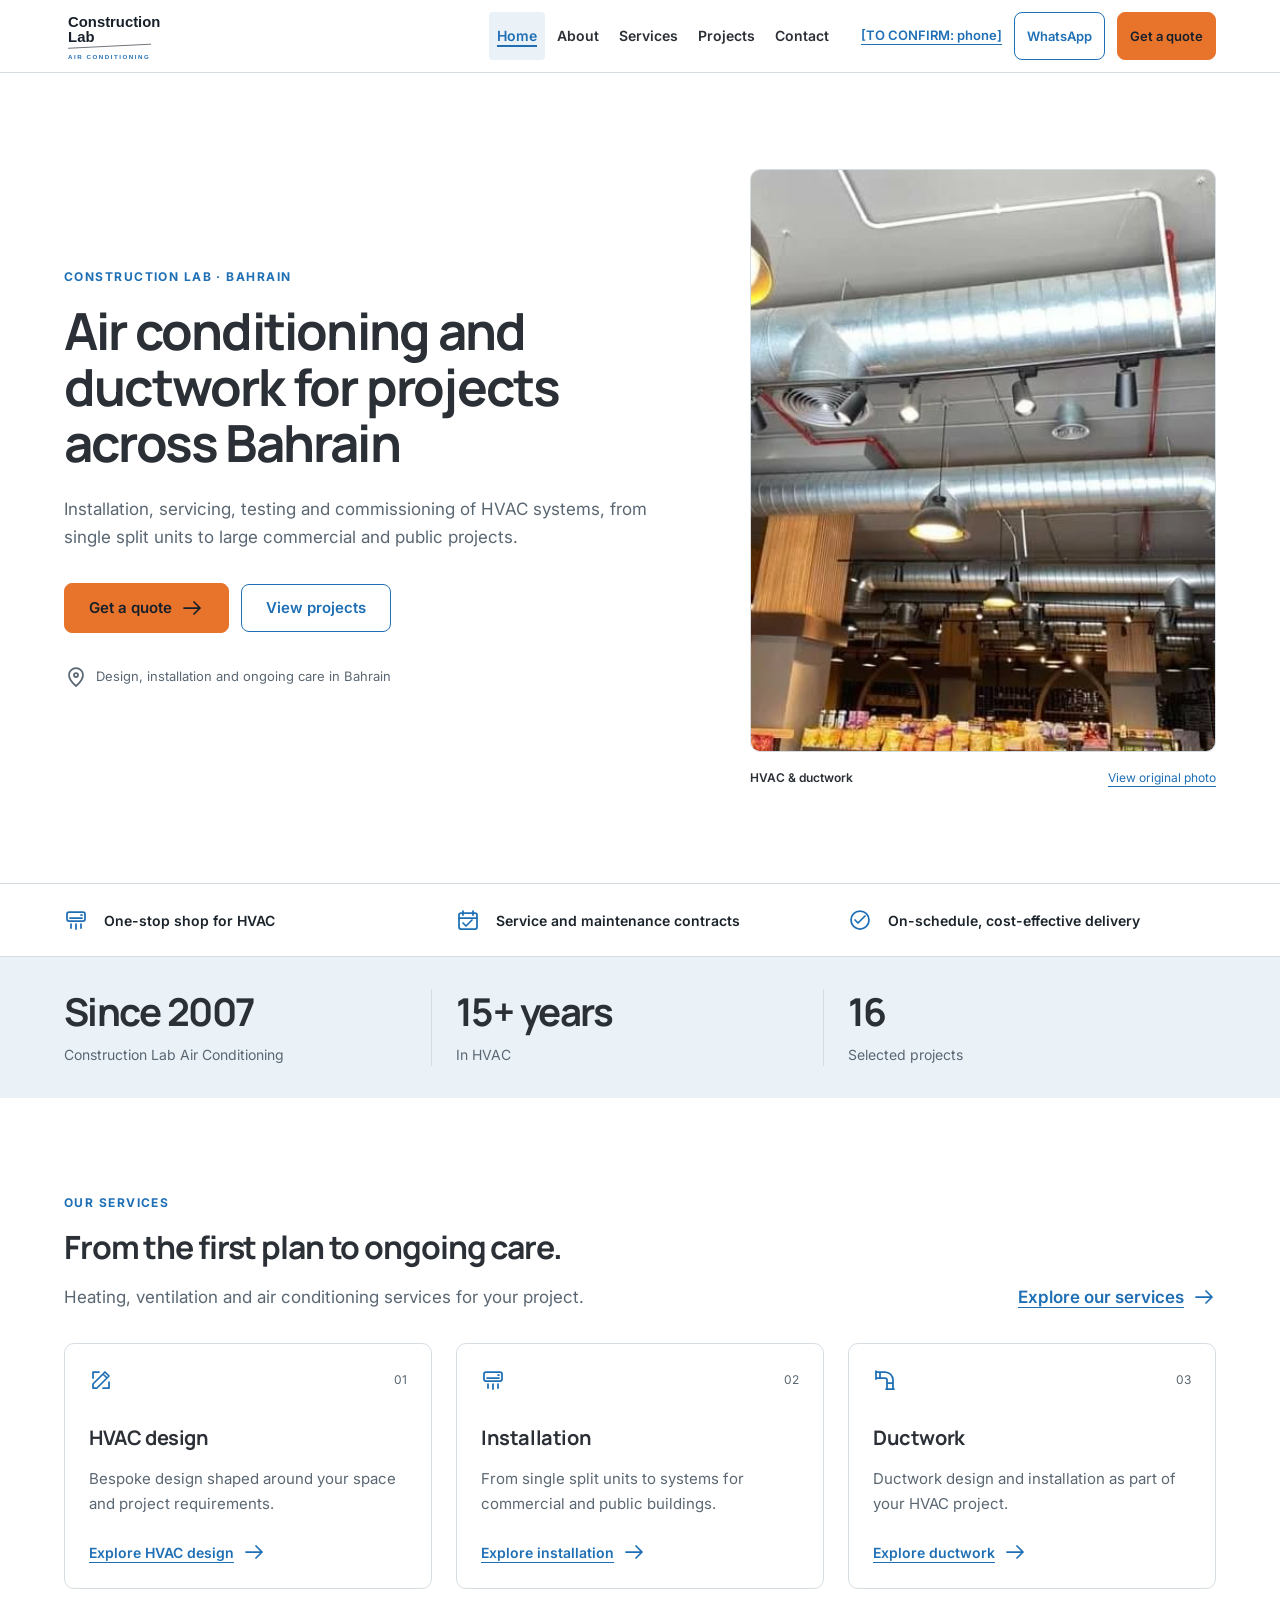
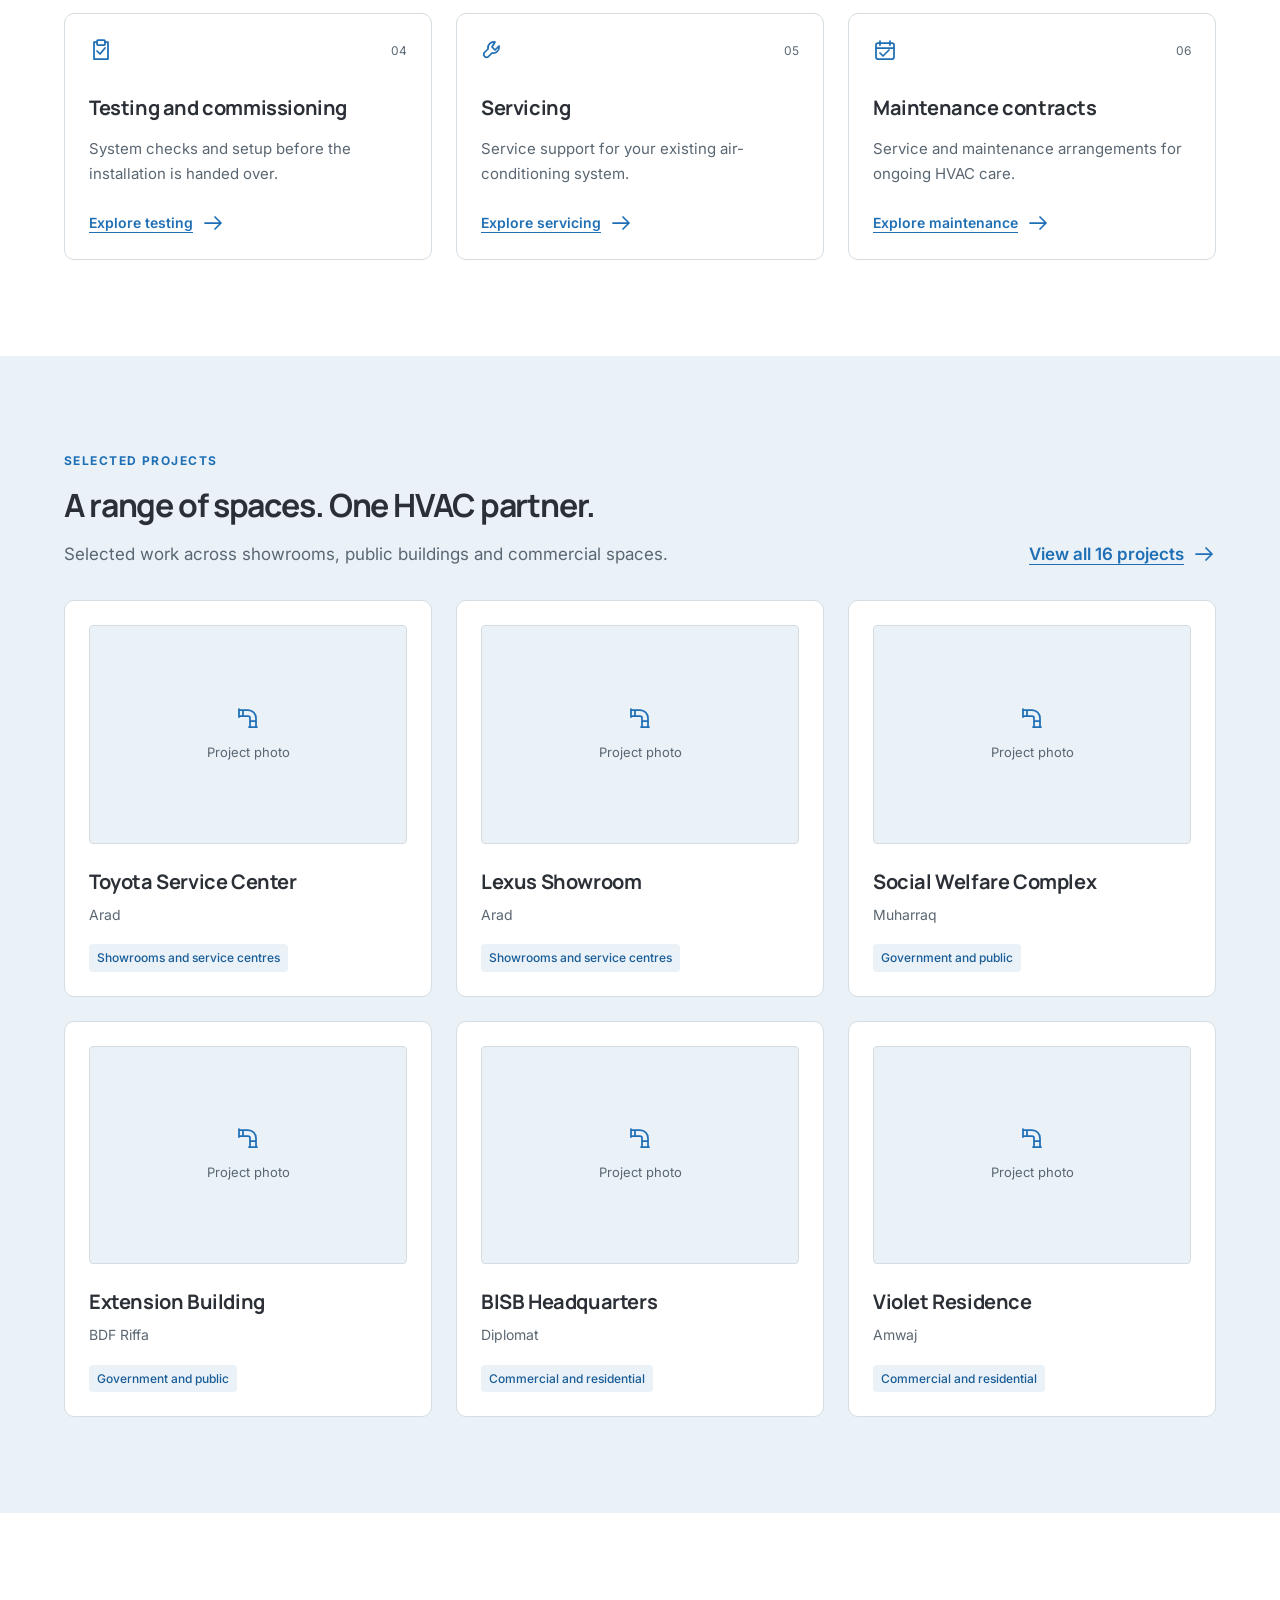
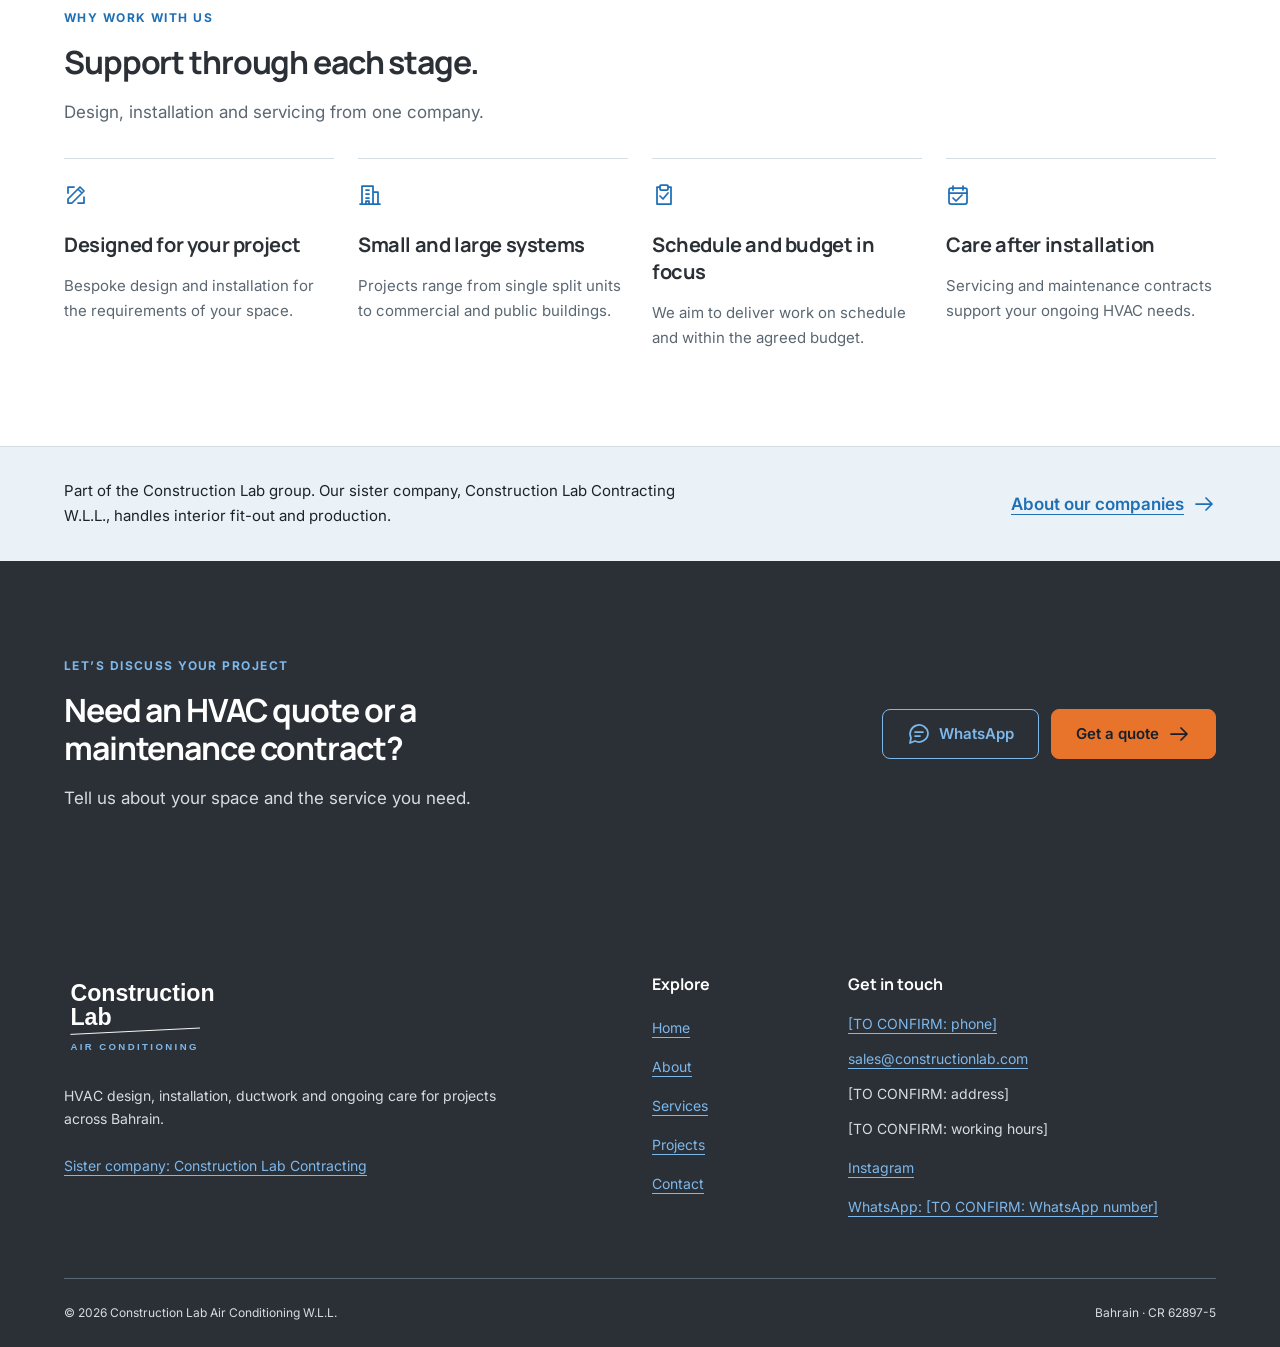
==== index.html @ 52caa05a "Add files via upload" ====
<!doctype html>
<html lang="en">
<head>
  <meta charset="utf-8">
  <meta name="viewport" content="width=device-width, initial-scale=1, viewport-fit=cover">
  <meta name="theme-color" content="#2B2F36">
  <title>Air conditioning &amp; ductwork in Bahrain | Construction Lab</title>
  <meta name="description" content="Construction Lab Air Conditioning W.L.L. provides HVAC design, installation, ductwork, testing, servicing and maintenance contracts across Bahrain.">
  <meta property="og:type" content="website">
  <meta property="og:locale" content="en_BH">
  <meta property="og:site_name" content="Construction Lab Air Conditioning W.L.L.">
  <meta property="og:title" content="Air conditioning and ductwork for projects across Bahrain">
  <meta property="og:description" content="HVAC design, installation, ductwork, testing, servicing and maintenance contracts. Explore selected projects and discuss your requirements.">
  <!-- Canonical and og:url are populated from SITE_URL. No guessed domain is published. -->
  <link rel="icon" href="assets/favicon.svg" type="image/svg+xml">
  <link rel="preconnect" href="https://fonts.googleapis.com">
  <link rel="preconnect" href="https://fonts.gstatic.com" crossorigin>
  <link rel="stylesheet" href="https://fonts.googleapis.com/css2?family=Inter:wght@400;500;600;700&amp;family=Manrope:wght@700&amp;display=swap">
  <link rel="stylesheet" href="css/styles.css">
  <script src="js/config.js" defer></script>
  <script src="js/main.js" defer></script>
  <script id="business-schema" type="application/ld+json">{"@context":"https://schema.org","@type":"HVACBusiness","name":"Construction Lab Air Conditioning W.L.L.","description":"HVAC design, installation, ductwork, testing and commissioning, servicing and maintenance contracts in Bahrain.","email":"sales@constructionlab.com","areaServed":{"@type":"Country","name":"Bahrain"},"identifier":"CR 62897-5"}</script>
</head>
<body data-page="home">
  <!-- SHARED HEADER START: the same markup is in partials/header.html. -->
  <a class="skip-link" href="#main">Skip to content</a>
  <svg class="icon-sprite" xmlns="http://www.w3.org/2000/svg" aria-hidden="true" focusable="false">
    <defs>
      <symbol id="i-menu" viewBox="0 0 24 24"><path d="M4 6h16M4 12h16M4 18h16"/></symbol>
      <symbol id="i-arrow" viewBox="0 0 24 24"><path d="M4 12h16m-6-6 6 6-6 6"/></symbol>
      <symbol id="i-design" viewBox="0 0 24 24"><path d="m4 16 12-12 4 4L8 20H4v-4Zm10-10 4 4M4 4h6M4 4v6M20 14v6h-6"/></symbol>
      <symbol id="i-install" viewBox="0 0 24 24"><rect x="3" y="4" width="18" height="9" rx="2"/><path d="M6 10h12M7 16v4m5-4v5m5-5v4M17 7h1"/></symbol>
      <symbol id="i-duct" viewBox="0 0 24 24"><path d="M3 4h9a8 8 0 0 1 8 8v9h-6v-9a2 2 0 0 0-2-2H3V4Zm4 0v6m7 5h6M3 3v8m10 10h8"/></symbol>
      <symbol id="i-test" viewBox="0 0 24 24"><path d="M8 4H5v17h14V4h-3"/><rect x="8" y="2" width="8" height="5" rx="1"/><path d="m8 13 3 3 5-6"/></symbol>
      <symbol id="i-service" viewBox="0 0 24 24"><path d="M14 4a6 6 0 0 0-7 7L3 15a3 3 0 0 0 4 4l4-4a6 6 0 0 0 7-7l-4 4-3-3 3-5Z"/></symbol>
      <symbol id="i-calendar" viewBox="0 0 24 24"><rect x="3" y="5" width="18" height="16" rx="2"/><path d="M7 3v4m10-4v4M3 10h18m-14 5 3 3 6-6"/></symbol>
      <symbol id="i-phone" viewBox="0 0 24 24"><path d="m7 3 3 5-3 2c1 3 3 5 6 6l2-3 5 3-1 4C10 22 2 14 3 5l4-2Z"/></symbol>
      <symbol id="i-chat" viewBox="0 0 24 24"><path d="M21 11a9 9 0 0 1-13 8l-5 2 1-5A9 9 0 1 1 21 11Z"/><path d="M8 10h8M8 14h5"/></symbol>
      <symbol id="i-location" viewBox="0 0 24 24"><path d="M19 10c0 5-7 11-7 11S5 15 5 10a7 7 0 1 1 14 0Z"/><circle cx="12" cy="10" r="2"/></symbol>
      <symbol id="i-check" viewBox="0 0 24 24"><circle cx="12" cy="12" r="9"/><path d="m7 12 3 3 7-7"/></symbol>
      <symbol id="i-building" viewBox="0 0 24 24"><path d="M4 21V3h11v18m0-12h5v12M2 21h20M8 7h3M8 11h3M8 15h3m-3 6v-3h3v3"/></symbol>
    </defs>
  </svg>
  <header class="site-header">
    <div class="container header-inner">
      <a class="brand" href="index.html" aria-label="Construction Lab Air Conditioning home"><img src="assets/logo.svg" width="128" height="57" alt="Construction Lab Air Conditioning"></a>
      <div class="header-controls">
        <a class="button button--quote" href="contact.html#quote-form" data-track="quote">Get a quote</a>
        <button class="menu-toggle" type="button" aria-expanded="false" aria-controls="primary-navigation" aria-label="Open navigation"><svg class="icon" aria-hidden="true"><use href="#i-menu"/></svg></button>
      </div>
      <nav class="navigation" id="primary-navigation" aria-label="Main navigation">
        <ul class="nav-links">
          <li><a href="index.html" aria-current="page">Home</a></li>
          <li><a href="about.html">About</a></li>
          <li><a href="services.html">Services</a></li>
          <li><a href="projects.html">Projects</a></li>
          <li><a href="contact.html">Contact</a></li>
        </ul>
        <div class="header-actions">
          <a class="header-phone" href="contact.html#contact-details" data-contact="phone" aria-label="Call: phone number to be confirmed. View contact options."><span data-config="PHONE">[TO CONFIRM: phone]</span></a>
          <a class="button button--outline" href="contact.html#contact-details" data-contact="whatsapp" aria-label="WhatsApp number to be confirmed. View contact options.">WhatsApp</a>
          <a class="button button--quote" href="contact.html#quote-form" data-track="quote">Get a quote</a>
        </div>
      </nav>
    </div>
  </header>
  <!-- SHARED HEADER END -->

  <main id="main" tabindex="-1">
    <section class="hero" aria-labelledby="hero-title">
      <div class="container grid">
        <div class="hero-copy">
          <p class="eyebrow">Construction Lab · Bahrain</p>
          <h1 id="hero-title">Air conditioning and ductwork for projects across Bahrain</h1>
          <p>Installation, servicing, testing and commissioning of HVAC systems, from single split units to large commercial and public projects.</p>
          <div class="actions">
            <a class="button button--quote" href="contact.html#quote-form" data-track="quote">Get a quote <svg class="icon" aria-hidden="true"><use href="#i-arrow"/></svg></a>
            <a class="button button--outline" href="projects.html">View projects</a>
          </div>
          <div class="hero-note"><svg class="icon" aria-hidden="true"><use href="#i-location"/></svg><span>Design, installation and ongoing care in Bahrain</span></div>
        </div>
        <figure class="hero-figure">
          <img class="hero-photo" src="assets/images/instagram-exposed-ductwork.jpg" width="540" height="540" alt="Exposed circular ductwork in a retail interior, from Construction Lab Air Conditioning’s Instagram" fetchpriority="high" decoding="async">
          <figcaption><span>HVAC &amp; ductwork</span><a href="https://www.instagram.com/cl_airconditioning/p/Cir_DEXMohZ/">View original photo</a></figcaption>
        </figure>
      </div>
    </section>

    <section class="credibility" aria-label="Our approach">
      <div class="container grid">
        <div class="credibility-item"><svg class="icon" aria-hidden="true"><use href="#i-install"/></svg><span>One-stop shop for HVAC</span></div>
        <div class="credibility-item"><svg class="icon" aria-hidden="true"><use href="#i-calendar"/></svg><span>Service and maintenance contracts</span></div>
        <div class="credibility-item"><svg class="icon" aria-hidden="true"><use href="#i-check"/></svg><span>On-schedule, cost-effective delivery</span></div>
      </div>
    </section>

    <section class="stats-strip ice" aria-label="Company at a glance">
      <div class="container grid">
        <div class="stat"><strong>Since <span data-config="FOUNDED_YEAR">2007</span></strong><span class="stat-label">Construction Lab Air Conditioning</span></div>
        <div class="stat"><strong><span data-config="YEARS_EXPERIENCE">15+</span> years</strong><span class="stat-label">In HVAC</span></div>
        <div class="stat"><strong>16</strong><span class="stat-label">Selected projects</span></div>
      </div>
    </section>

    <section class="section" aria-labelledby="services-title">
      <div class="container">
        <div class="heading-row">
          <div class="section-heading"><p class="eyebrow">Our services</p><h2 id="services-title">From the first plan to ongoing care.</h2><p>Heating, ventilation and air conditioning services for your project.</p></div>
          <a class="text-link" href="services.html">Explore our services <svg class="icon" aria-hidden="true"><use href="#i-arrow"/></svg></a>
        </div>
        <div class="grid cards-grid">
          <article class="card service-card"><div class="card-top"><svg class="icon" aria-hidden="true"><use href="#i-design"/></svg><span class="card-number" aria-hidden="true">01</span></div><h3>HVAC design</h3><p>Bespoke design shaped around your space and project requirements.</p><a class="text-link" href="services.html#hvac-design">Explore HVAC design <svg class="icon" aria-hidden="true"><use href="#i-arrow"/></svg></a></article>
          <article class="card service-card"><div class="card-top"><svg class="icon" aria-hidden="true"><use href="#i-install"/></svg><span class="card-number" aria-hidden="true">02</span></div><h3>Installation</h3><p>From single split units to systems for commercial and public buildings.</p><a class="text-link" href="services.html#installation">Explore installation <svg class="icon" aria-hidden="true"><use href="#i-arrow"/></svg></a></article>
          <article class="card service-card"><div class="card-top"><svg class="icon" aria-hidden="true"><use href="#i-duct"/></svg><span class="card-number" aria-hidden="true">03</span></div><h3>Ductwork</h3><p>Ductwork design and installation as part of your HVAC project.</p><a class="text-link" href="services.html#ductwork">Explore ductwork <svg class="icon" aria-hidden="true"><use href="#i-arrow"/></svg></a></article>
          <article class="card service-card"><div class="card-top"><svg class="icon" aria-hidden="true"><use href="#i-test"/></svg><span class="card-number" aria-hidden="true">04</span></div><h3>Testing and commissioning</h3><p>System checks and setup before the installation is handed over.</p><a class="text-link" href="services.html#testing-commissioning">Explore testing <svg class="icon" aria-hidden="true"><use href="#i-arrow"/></svg></a></article>
          <article class="card service-card"><div class="card-top"><svg class="icon" aria-hidden="true"><use href="#i-service"/></svg><span class="card-number" aria-hidden="true">05</span></div><h3>Servicing</h3><p>Service support for your existing air-conditioning system.</p><a class="text-link" href="services.html#servicing">Explore servicing <svg class="icon" aria-hidden="true"><use href="#i-arrow"/></svg></a></article>
          <article class="card service-card"><div class="card-top"><svg class="icon" aria-hidden="true"><use href="#i-calendar"/></svg><span class="card-number" aria-hidden="true">06</span></div><h3>Maintenance contracts</h3><p>Service and maintenance arrangements for ongoing HVAC care.</p><a class="text-link" href="services.html#maintenance-contracts">Explore maintenance <svg class="icon" aria-hidden="true"><use href="#i-arrow"/></svg></a></article>
        </div>
      </div>
    </section>

    <section class="section ice" aria-labelledby="projects-title">
      <div class="container">
        <div class="heading-row">
          <div class="section-heading"><p class="eyebrow">Selected projects</p><h2 id="projects-title">A range of spaces. One HVAC partner.</h2><p>Selected work across showrooms, public buildings and commercial spaces.</p></div>
          <a class="text-link" href="projects.html">View all 16 projects <svg class="icon" aria-hidden="true"><use href="#i-arrow"/></svg></a>
        </div>
        <div class="grid cards-grid">
          <article class="card project-card"><div class="photo-placeholder" role="img" aria-label="Project photo placeholder: Toyota Service Center, Arad" data-image-file="assets/images/project-toyota-service-arad.jpg"><svg class="icon" aria-hidden="true"><use href="#i-duct"/></svg><span aria-hidden="true">Project photo</span></div><h3>Toyota Service Center</h3><p>Arad</p><span class="tag">Showrooms and service centres</span></article>
          <article class="card project-card"><div class="photo-placeholder" role="img" aria-label="Project photo placeholder: Lexus Showroom, Arad" data-image-file="assets/images/project-lexus-showroom-arad.jpg"><svg class="icon" aria-hidden="true"><use href="#i-duct"/></svg><span aria-hidden="true">Project photo</span></div><h3>Lexus Showroom</h3><p>Arad</p><span class="tag">Showrooms and service centres</span></article>
          <article class="card project-card"><div class="photo-placeholder" role="img" aria-label="Project photo placeholder: Social Welfare Complex, Muharraq" data-image-file="assets/images/project-social-welfare-muharraq.jpg"><svg class="icon" aria-hidden="true"><use href="#i-duct"/></svg><span aria-hidden="true">Project photo</span></div><h3>Social Welfare Complex</h3><p>Muharraq</p><span class="tag">Government and public</span></article>
          <article class="card project-card"><div class="photo-placeholder" role="img" aria-label="Project photo placeholder: Extension Building, BDF Riffa" data-image-file="assets/images/project-bdf-extension-riffa.jpg"><svg class="icon" aria-hidden="true"><use href="#i-duct"/></svg><span aria-hidden="true">Project photo</span></div><h3>Extension Building</h3><p>BDF Riffa</p><span class="tag">Government and public</span></article>
          <article class="card project-card"><div class="photo-placeholder" role="img" aria-label="Project photo placeholder: BISB Headquarters, Diplomat" data-image-file="assets/images/project-bisb-headquarters-diplomat.jpg"><svg class="icon" aria-hidden="true"><use href="#i-duct"/></svg><span aria-hidden="true">Project photo</span></div><h3>BISB Headquarters</h3><p>Diplomat</p><span class="tag">Commercial and residential</span></article>
          <article class="card project-card"><div class="photo-placeholder" role="img" aria-label="Project photo placeholder: Violet Residence, Amwaj" data-image-file="assets/images/project-violet-residence-amwaj.jpg"><svg class="icon" aria-hidden="true"><use href="#i-duct"/></svg><span aria-hidden="true">Project photo</span></div><h3>Violet Residence</h3><p>Amwaj</p><span class="tag">Commercial and residential</span></article>
        </div>
      </div>
    </section>

    <section class="section" aria-labelledby="why-title">
      <div class="container">
        <div class="section-heading"><p class="eyebrow">Why work with us</p><h2 id="why-title">Support through each stage.</h2><p>Design, installation and servicing from one company.</p></div>
        <div class="grid reasons-grid">
          <article class="reason"><svg class="icon" aria-hidden="true"><use href="#i-design"/></svg><h3>Designed for your project</h3><p>Bespoke design and installation for the requirements of your space.</p></article>
          <article class="reason"><svg class="icon" aria-hidden="true"><use href="#i-building"/></svg><h3>Small and large systems</h3><p>Projects range from single split units to commercial and public buildings.</p></article>
          <article class="reason"><svg class="icon" aria-hidden="true"><use href="#i-test"/></svg><h3>Schedule and budget in focus</h3><p>We aim to deliver work on schedule and within the agreed budget.</p></article>
          <article class="reason"><svg class="icon" aria-hidden="true"><use href="#i-calendar"/></svg><h3>Care after installation</h3><p>Servicing and maintenance contracts support your ongoing HVAC needs.</p></article>
        </div>
      </div>
    </section>

    <section class="sister-strip ice" aria-label="Our sister company">
      <div class="container sister-inner">
        <p>Part of the Construction Lab group. Our sister company, Construction Lab Contracting W.L.L., handles interior fit-out and production.</p>
        <a class="text-link" href="about.html#sister-company">About our companies <svg class="icon" aria-hidden="true"><use href="#i-arrow"/></svg></a>
      </div>
    </section>

    <section class="section cta-band dark" aria-labelledby="cta-title">
      <div class="container">
        <div><p class="eyebrow">Let’s discuss your project</p><h2 id="cta-title">Need an HVAC quote or a maintenance contract?</h2><p>Tell us about your space and the service you need.</p></div>
        <div class="actions"><a class="button button--outline" href="contact.html#contact-details" data-contact="whatsapp" aria-label="WhatsApp number to be confirmed. View contact options."><svg class="icon" aria-hidden="true"><use href="#i-chat"/></svg>WhatsApp</a><a class="button button--quote" href="contact.html#quote-form" data-track="quote">Get a quote <svg class="icon" aria-hidden="true"><use href="#i-arrow"/></svg></a></div>
      </div>
    </section>
  </main>

  <!-- SHARED FOOTER START: the same markup is in partials/footer.html. -->
  <footer class="site-footer">
    <div class="container">
      <div class="grid footer-grid">
        <div>
          <a class="footer-brand" href="index.html" aria-label="Construction Lab Air Conditioning home"><img src="assets/logo-light.svg" width="200" height="88" alt="Construction Lab Air Conditioning"></a>
          <p>HVAC design, installation, ductwork and ongoing care for projects across Bahrain.</p>
          <p><a href="https://www.linkedin.com/company/construction-lab-contracting-w-l-l/" data-config-link="SISTER_COMPANY_URL">Sister company: Construction Lab Contracting</a></p>
        </div>
        <div>
          <h2>Explore</h2>
          <ul class="footer-links"><li><a href="index.html">Home</a></li><li><a href="about.html">About</a></li><li><a href="services.html">Services</a></li><li><a href="projects.html">Projects</a></li><li><a href="contact.html">Contact</a></li></ul>
        </div>
        <div class="footer-contact">
          <h2>Get in touch</h2>
          <address><p><a href="contact.html#contact-details" data-contact="phone" aria-label="Call: phone number to be confirmed. View contact options."><span data-config="PHONE">[TO CONFIRM: phone]</span></a></p><p><a href="mailto:sales@constructionlab.com" data-email><span data-config="EMAIL">sales@constructionlab.com</span></a></p><p data-config="ADDRESS">[TO CONFIRM: address]</p></address>
          <p data-config="WORKING_HOURS">[TO CONFIRM: working hours]</p>
          <ul class="footer-links"><li><a href="https://www.instagram.com/cl_airconditioning/" data-config-link="INSTAGRAM_URL">Instagram</a></li><li><a href="contact.html#contact-details" data-contact="whatsapp" aria-label="WhatsApp number to be confirmed. View contact options.">WhatsApp: <span data-config="WHATSAPP">[TO CONFIRM: WhatsApp number]</span></a></li></ul>
        </div>
      </div>
      <div class="footer-bottom"><p>© <span data-year>2026</span> <span data-config="COMPANY_NAME">Construction Lab Air Conditioning W.L.L.</span></p><p>Bahrain · CR 62897-5</p></div>
    </div>
  </footer>
  <nav class="mobile-actions" aria-label="Quick contact">
    <a class="button button--outline" href="contact.html#contact-details" data-contact="phone" aria-label="Call: phone number to be confirmed. View contact options."><svg class="icon" aria-hidden="true"><use href="#i-phone"/></svg>Call</a>
    <a class="button button--outline" href="contact.html#contact-details" data-contact="whatsapp" aria-label="WhatsApp number to be confirmed. View contact options."><svg class="icon" aria-hidden="true"><use href="#i-chat"/></svg>WhatsApp</a>
    <a class="button button--quote" href="contact.html#quote-form" data-track="quote">Get a quote</a>
  </nav>
  <!-- SHARED FOOTER END -->
</body>
</html>
---- css/styles.css ----
/* Construction Lab Air Conditioning — shared styles, no build required. */
:root {
  --charcoal: #2B2F36;
  --blue: #1F6FB5;
  --blue-dark: #195C97;
  --ice: #EAF2F8;
  --silver: #AEB7BF;
  --border: #D5DDE2;
  --orange: #E8742C;
  --orange-dark: #D1621D;
  --white: #FFFFFF;
  --text: #1B232B;
  --text-muted: #5A6772;
  --dark-link: #7DB8EA;
  --button-dark: #17202A;
  --button-dark-hover: #111820; /* 4.66:1 on orange-dark; #17202A only gives 4.29:1. */
  --s1: 4px; --s2: 8px; --s3: 12px; --s4: 16px;
  --s6: 24px; --s8: 32px; --s12: 48px; --s16: 64px; --s24: 96px;
  --radius: 10px;
  --header-height: 72px;
  --section-space: var(--s12);
  --transition: 180ms ease-out;
}
*, *::before, *::after { box-sizing: border-box; }
html { scroll-behavior: smooth; scroll-padding-top: 96px; }
body { margin: 0; padding-bottom: calc(80px + env(safe-area-inset-bottom)); background: var(--white); color: var(--text); font: 400 17px/1.65 Inter, system-ui, -apple-system, sans-serif; }
body, input, textarea, button, select { -webkit-text-size-adjust: 100%; }
img, svg { max-width: 100%; }
img { display: block; height: auto; }
button, input, textarea, select { font: inherit; }
button, a, input, select, textarea { -webkit-tap-highlight-color: transparent; }
button { cursor: pointer; }
a { color: var(--blue); text-underline-offset: 4px; }
a:hover { color: var(--blue-dark); }
:focus-visible { outline: 3px solid var(--blue); outline-offset: 4px; }
.dark :focus-visible, .site-footer :focus-visible { outline-color: var(--dark-link); }
[hidden] { display: none !important; }
h1, h2, h3, h4 { margin: 0 0 var(--s4); color: var(--charcoal); font-family: Manrope, system-ui, sans-serif; font-weight: 700; letter-spacing: -.035em; overflow-wrap: break-word; }
h1 { font-size: clamp(2.25rem, 4vw, 3.5rem); line-height: 1.1; }
h2 { font-size: clamp(1.75rem, 2.5vw, 2.5rem); line-height: 1.2; }
h3 { font-size: 1.25rem; line-height: 1.35; letter-spacing: -.02em; }
p { max-width: 68ch; margin: 0 0 var(--s6); }
p:last-child { margin-bottom: 0; }
figure { margin: 0; }
ul, ol { margin-top: 0; padding-left: var(--s6); }
address { font-style: normal; }
small, .small { font-size: .875rem; }
.container { width: 100%; max-width: 1200px; margin-inline: auto; padding-inline: var(--s4); }
.section { padding-block: var(--section-space); }
.ice { background: var(--ice); }
.dark { background: var(--charcoal); color: var(--white); }
.dark h1, .dark h2, .dark h3 { color: var(--white); }
.dark a:not(.button), .site-footer a { color: var(--dark-link); }
.dark .eyebrow { color: var(--dark-link); }
.muted { color: var(--text-muted); }
.eyebrow { margin-bottom: var(--s4); color: var(--blue); font-size: .75rem; line-height: 1.5; font-weight: 700; letter-spacing: .12em; text-transform: uppercase; }
.section-heading { margin-bottom: var(--s8); }
.section-heading p:not(.eyebrow) { color: var(--text-muted); }
.heading-row { display: flex; flex-wrap: wrap; justify-content: space-between; align-items: end; gap: var(--s6); margin-bottom: var(--s8); }
.heading-row .section-heading { margin: 0; }
.grid { display: grid; grid-template-columns: repeat(12, minmax(0, 1fr)); gap: var(--s6); }
.grid > * { grid-column: span 12; min-width: 0; }
.stack > * + * { margin-top: var(--s6); }
.actions { display: flex; flex-wrap: wrap; align-items: center; gap: var(--s3); }
.icon { width: 24px; height: 24px; flex: 0 0 24px; fill: none; stroke: currentColor; stroke-width: 1.75; stroke-linecap: round; stroke-linejoin: round; }
.icon-sprite { position: absolute; width: 0; height: 0; overflow: hidden; }
.text-link { display: inline-flex; align-items: center; gap: var(--s2); font-weight: 600; }
.button { display: inline-flex; align-items: center; justify-content: center; gap: var(--s2); min-height: 48px; padding: var(--s3) var(--s6); border: 1px solid var(--blue); border-radius: 8px; background: var(--blue); color: var(--white); font-size: .9375rem; font-weight: 600; line-height: 1.45; text-align: center; text-decoration: none; transition: background var(--transition), border-color var(--transition), transform var(--transition); }
.button:hover { color: var(--white); background: var(--blue-dark); border-color: var(--blue-dark); }
.button--quote { background: var(--orange); border-color: var(--orange); color: var(--button-dark); }
.button--quote:hover { background: var(--orange-dark); border-color: var(--orange-dark); color: var(--button-dark-hover); }
.button--outline { background: transparent; border-color: var(--blue); color: var(--blue); }
.button--outline:hover { background: var(--ice); color: var(--blue-dark); }
.dark .button--outline { border-color: var(--dark-link); color: var(--dark-link); }
.dark .button--outline:hover { background: var(--white); border-color: var(--white); color: var(--blue-dark); }
.button:disabled { cursor: wait; background: var(--ice); color: var(--text-muted); border-color: var(--border); }
.skip-link { position: fixed; top: -100px; left: var(--s4); z-index: 100; padding: var(--s3) var(--s6); background: var(--white); color: var(--blue); }
.skip-link:focus { top: var(--s2); }
.sr-only { position: absolute !important; width: 1px; height: 1px; padding: 0; margin: -1px; overflow: hidden; clip: rect(0,0,0,0); white-space: nowrap; border: 0; }

/* Shared header. With JavaScript unavailable the navigation stays visible. */
.site-header { position: sticky; top: 0; z-index: 30; background: var(--white); border-bottom: 1px solid var(--border); }
.header-inner { position: relative; display: flex; flex-wrap: wrap; align-items: center; justify-content: space-between; gap: var(--s4); min-height: var(--header-height); }
.brand { flex-shrink: 0; display: inline-flex; width: 128px; color: var(--charcoal); text-decoration: none; }
.brand svg { display: block; width: 128px; height: 57px; }
.header-controls { display: flex; align-items: center; gap: var(--s2); }
.header-controls > .button { padding-inline: var(--s4); font-size: .875rem; }
.menu-toggle { display: none; align-items: center; justify-content: center; width: 48px; height: 48px; border: 1px solid var(--border); border-radius: 8px; color: var(--charcoal); background: var(--white); }
.js .menu-toggle { display: inline-flex; }
.navigation { flex-basis: 100%; padding-block: var(--s4) var(--s6); }
.js .navigation { display: none; }
.js .navigation.is-open { display: block; }
.nav-links { display: flex; flex-direction: column; gap: var(--s1); margin: 0; padding: 0; list-style: none; }
.nav-links a { display: block; padding: var(--s3) var(--s4); border-radius: 4px; font-size: .9375rem; font-weight: 600; color: var(--charcoal); text-decoration: none; }
.nav-links a:hover, .nav-links a[aria-current="page"] { background: var(--ice); color: var(--blue); }
.nav-links a[aria-current="page"] { text-decoration: underline; text-decoration-thickness: 2px; }
.header-actions { display: flex; flex-wrap: wrap; align-items: center; gap: var(--s3); margin-top: var(--s4); }
.header-phone { font-size: .8125rem; font-weight: 600; }
.header-actions .button { padding-inline: var(--s4); }
.mobile-actions { position: fixed; z-index: 40; right: 0; bottom: 0; left: 0; display: grid; grid-template-columns: 1fr 1fr 1.15fr; gap: var(--s2); padding: var(--s2) var(--s3) calc(var(--s2) + env(safe-area-inset-bottom)); border-top: 1px solid var(--border); background: var(--white); }
.mobile-actions .button { min-height: 56px; padding: var(--s2) var(--s1); font-size: .75rem; }
.mobile-actions .icon { width: 20px; height: 20px; flex-basis: 20px; }

/* Home and reusable content components. */
.hero { padding-block: var(--section-space); }
.hero .grid { align-items: center; column-gap: var(--s6); row-gap: var(--s8); }
.hero-copy > p:not(.eyebrow) { color: var(--text-muted); margin-block: var(--s6) var(--s8); }
.hero .actions { margin-bottom: var(--s8); }
.hero-note { display: flex; align-items: center; gap: var(--s2); color: var(--text-muted); font-size: .8125rem; }
.photo-placeholder { display: flex; flex-direction: column; justify-content: center; align-items: center; gap: var(--s3); width: 100%; aspect-ratio: 4 / 3; min-height: 200px; padding: var(--s6); border: 1px solid var(--border); border-radius: var(--radius); background: var(--ice); color: var(--text-muted); text-align: center; font-size: .8125rem; }
.photo-placeholder .icon { color: var(--blue); }
.hero-figure .photo-placeholder { aspect-ratio: 5 / 4; }
.hero-photo { width: 100%; aspect-ratio: 5 / 4; object-fit: cover; border-radius: var(--radius); border: 1px solid var(--border); }
.site-photo { display: block; width: 100%; height: auto; aspect-ratio: 4 / 3; object-fit: cover; border: 1px solid var(--border); border-radius: var(--radius); }
.photo-credit { margin-top: var(--s3); color: var(--text-muted); font-size: .8125rem; }
.company-facts { margin: var(--s8) 0 0; border-top: 1px solid var(--border); }
.company-facts > div { display: flex; flex-wrap: wrap; justify-content: space-between; gap: var(--s3); padding-block: var(--s4); border-bottom: 1px solid var(--border); }
.company-facts dt { color: var(--text-muted); font-size: .875rem; }
.company-facts dd { margin: 0; font-weight: 600; font-size: .875rem; }
.card > .icon { color: var(--blue); margin-bottom: var(--s6); }
.service-jump { display: flex; flex-wrap: wrap; gap: var(--s3) var(--s6); margin-top: var(--s8); }
.service-jump a { padding-block: var(--s2); font-size: .875rem; font-weight: 600; }
.page-hero .actions { margin-top: var(--s8); }
.site-gallery-card { overflow: hidden; border: 1px solid var(--border); border-radius: var(--radius); background: var(--white); }
.site-gallery-card .site-photo { border: 0; border-radius: 0; aspect-ratio: 4 / 3; }
.site-gallery-card figcaption { padding: var(--s6); }
.site-gallery-card h3 { margin-bottom: var(--s3); }
.site-gallery-card a { font-size: .875rem; }
.map-frame { display: block; width: 100%; height: 360px; border: 1px solid var(--border); border-radius: var(--radius); background: var(--ice); }
#quote-form, #contact-details, #sister-company, #selected-projects { scroll-margin-top: 96px; }
#quote-fields { min-width: 0; border: 0; padding: 0; margin: 0; }
.brand img { width: 128px; height: 57px; }
.footer-brand img { width: 200px; height: 88px; }
.hero-figure figcaption { display: flex; justify-content: space-between; flex-wrap: wrap; gap: var(--s2); padding-top: var(--s4); color: var(--text-muted); font-size: .75rem; }
.hero-figure figcaption span:first-child { font-weight: 600; color: var(--charcoal); }
.credibility { padding-block: var(--s6); border-block: 1px solid var(--border); }
.credibility-item { display: flex; align-items: center; gap: var(--s4); font-size: .875rem; font-weight: 600; }
.credibility-item .icon { color: var(--blue); }
.stats-strip { padding-block: var(--s8); }
.stat { padding-block: var(--s4); border-bottom: 1px solid var(--border); }
.stat:last-child { border: 0; }
.stat strong { display: block; color: var(--charcoal); font: 700 clamp(2rem, 3vw, 2.75rem)/1.2 Manrope, sans-serif; letter-spacing: -.04em; }
.stat span.stat-label { display: block; margin-top: var(--s2); color: var(--text-muted); font-size: .875rem; }
.card { position: relative; background: var(--white); border: 1px solid var(--border); border-radius: var(--radius); padding: var(--s6); }
.service-card, .project-card { transition: transform var(--transition), box-shadow var(--transition); }
.service-card:hover, .project-card:hover { transform: translateY(-3px); box-shadow: 0 6px 20px rgba(23,48,63,.08); }
.card-top { display: flex; justify-content: space-between; align-items: center; margin-bottom: var(--s8); color: var(--blue); }
.card-number { color: var(--text-muted); font-size: .75rem; }
.service-card { display: flex; flex-direction: column; }
.service-card p { color: var(--text-muted); font-size: .9375rem; }
.service-card .text-link { margin-top: auto; font-size: .875rem; }
.project-card .photo-placeholder { aspect-ratio: 16 / 11; min-height: 160px; margin-bottom: var(--s6); border-radius: 4px; }
.project-card h3 { margin-bottom: var(--s2); }
.project-card p { color: var(--text-muted); font-size: .875rem; margin-bottom: var(--s4); }
.tag { display: inline-block; padding: var(--s1) var(--s2); border-radius: 4px; background: var(--ice); color: var(--blue-dark); font-size: .75rem; font-weight: 500; }
.reason { border-top: 1px solid var(--border); padding-top: var(--s6); }
.reason .icon { color: var(--blue); margin-bottom: var(--s4); }
.reason p { color: var(--text-muted); font-size: .9375rem; }
.sister-strip { padding-block: var(--s8); border-top: 1px solid var(--border); }
.sister-inner { display: flex; align-items: center; justify-content: space-between; flex-wrap: wrap; gap: var(--s6); }
.sister-inner p { margin: 0; max-width: 72ch; font-size: .9375rem; }
.cta-band .container { display: flex; flex-wrap: wrap; align-items: center; justify-content: space-between; gap: var(--s8); }
.cta-band h2 { max-width: 24ch; margin-bottom: var(--s4); }
.cta-band p { color: #D5DDE2; }
.cta-band .actions { flex-shrink: 1; }
.page-hero { padding-block: var(--section-space); }
.page-hero h1 { max-width: 22ch; }
.page-hero .intro { color: var(--text-muted); margin-top: var(--s6); }
.breadcrumb { margin-bottom: var(--s6); color: var(--text-muted); font-size: .8125rem; }
.breadcrumb ol { display: flex; flex-wrap: wrap; gap: var(--s2); list-style: none; padding: 0; margin: 0; }
.breadcrumb li + li::before { content: "/"; margin-right: var(--s2); }
.split-section .grid { align-items: center; }
.fact-list { padding: 0; list-style: none; }
.fact-list li { display: flex; align-items: flex-start; gap: var(--s3); margin-bottom: var(--s4); }
.fact-list .icon { color: var(--blue); margin-top: var(--s1); }
.service-detail { scroll-margin-top: 96px; }
.service-detail .icon { color: var(--blue); margin-bottom: var(--s4); }
.steps { list-style: none; padding: 0; counter-reset: step; }
.step { counter-increment: step; border-top: 1px solid var(--border); padding-top: var(--s6); }
.step::before { content: "0" counter(step); display: block; margin-bottom: var(--s4); color: var(--blue); font: 700 1.25rem Manrope, sans-serif; }
.step p { font-size: .9375rem; color: var(--text-muted); }
.filter-list { display: flex; flex-wrap: wrap; gap: var(--s2); margin-bottom: var(--s6); }
.filter-button { min-height: 48px; padding: var(--s3) var(--s4); border: 1px solid var(--border); border-radius: 8px; background: var(--white); color: var(--charcoal); font-size: .875rem; font-weight: 600; transition: background var(--transition); }
.filter-button:hover { background: var(--ice); }
.filter-button[aria-pressed="true"] { border-color: var(--blue); background: var(--blue); color: var(--white); }
.results-count { margin-bottom: var(--s6); color: var(--text-muted); font-size: .875rem; }
.grid-note { margin-top: var(--s8); color: var(--text-muted); }

/* Contact form and map, shared now for the later pages. */
.form-grid { display: grid; grid-template-columns: 1fr; gap: var(--s6); }
.form-field { min-width: 0; }
.form-field label { display: block; margin-bottom: var(--s2); font-size: .9375rem; font-weight: 600; }
.form-field label span { color: var(--text-muted); font-weight: 400; }
input:not([type="checkbox"]), select, textarea { width: 100%; min-height: 48px; padding: var(--s3); border: 1px solid var(--text-muted); border-radius: 8px; background: var(--white); color: var(--text); }
textarea { min-height: 160px; resize: vertical; }
input::placeholder, textarea::placeholder { color: var(--text-muted); opacity: 1; }
[aria-invalid="true"] { border-color: #A12626 !important; }
.field-error { margin-top: var(--s2); margin-bottom: 0; color: #A12626; font-size: .8125rem; }
.form-help { margin-top: var(--s2); color: var(--text-muted); font-size: .8125rem; }
.form-actions { margin-top: var(--s8); }
.form-status { margin-top: var(--s6); padding: var(--s4); border-left: 3px solid var(--blue); background: var(--ice); }
.form-status[data-state="error"] { border-color: #A12626; }
.form-status[data-state="success"] { border-color: #24633D; }
.honeypot { position: absolute; left: -10000px; width: 1px; height: 1px; overflow: hidden; }
.contact-list { margin: 0; }
.contact-list dt { margin-top: var(--s6); font-size: .8125rem; color: var(--text-muted); }
.contact-list dt:first-child { margin-top: 0; }
.contact-list dd { margin: var(--s1) 0 0; overflow-wrap: anywhere; }
.contact-list a { display: inline-block; padding-block: var(--s1); }
.contact-note { margin-top: var(--s6); padding: var(--s4); border: 1px solid var(--border); border-radius: 8px; font-size: .875rem; }
.map-placeholder { min-height: 280px; display: flex; flex-direction: column; align-items: flex-start; justify-content: center; gap: var(--s4); padding: var(--s8); border: 1px solid var(--border); border-radius: var(--radius); background: var(--ice); }
.map-placeholder p { margin-bottom: 0; }
.map-placeholder .icon { color: var(--blue); }
.notice { position: fixed; z-index: 60; bottom: calc(96px + env(safe-area-inset-bottom)); left: 50%; transform: translateX(-50%); width: min(460px, calc(100% - 32px)); padding: var(--s4); border: 1px solid var(--border); border-radius: var(--radius); color: var(--text); background: var(--white); box-shadow: 0 6px 20px rgba(23,48,63,.08); }
.notice p { font-size: .875rem; margin: 0 var(--s8) var(--s2) 0; }
.notice-close { position: absolute; top: var(--s1); right: var(--s1); width: 36px; height: 36px; border: 0; background: transparent; color: var(--text); }

/* Shared footer. */
.site-footer { padding-top: var(--s16); background: var(--charcoal); color: var(--white); }
.footer-grid { row-gap: var(--s8); }
.footer-brand { display: block; width: 200px; margin-bottom: var(--s6); }
.footer-brand svg { width: 200px; height: 88px; }
.site-footer h2 { font: 700 1rem/1.5 Manrope, sans-serif; color: var(--white); letter-spacing: 0; }
.site-footer p, .site-footer address, .site-footer li { font-size: .875rem; }
.site-footer p, .site-footer address { color: #D5DDE2; }
.footer-links { list-style: none; padding: 0; margin: 0; }
.footer-links li { margin-bottom: var(--s2); }
.footer-links a { display: inline-block; padding-block: var(--s1); }
.footer-contact { overflow-wrap: anywhere; }
.footer-contact p { margin-bottom: var(--s3); }
.footer-bottom { display: flex; flex-wrap: wrap; justify-content: space-between; gap: var(--s4); margin-top: var(--s12); padding-block: var(--s6); border-top: 1px solid #5A6772; }
.footer-bottom p { margin: 0; color: #D5DDE2; font-size: .75rem; }

@media (max-width: 374px) {
  .header-inner { gap: var(--s2); }
  .brand, .brand svg, .brand img { width: 104px; }
  .header-controls > .button { padding-inline: var(--s3); }
}

@media (min-width: 640px) {
  :root { --section-space: var(--s16); }
  .container { padding-inline: var(--s6); }
  .cards-grid > *, .reasons-grid > *, .footer-grid > *, .steps > * { grid-column: span 6; }
  .company-pair > *, .site-gallery > * { grid-column: span 6; }
  .stats-strip .grid > * { grid-column: span 4; }
  .stat { border-bottom: 0; border-right: 1px solid var(--border); padding: 0 var(--s4) 0 0; }
  .form-grid { grid-template-columns: 1fr 1fr; }
  .form-wide { grid-column: 1 / -1; }
}
@media (min-width: 900px) {
  .hero-copy { grid-column: span 7; }
  .hero-figure { grid-column: span 5; }
  .hero .grid { gap: var(--s6); }
  .hero-copy { padding-right: var(--s8); }
  .hero-figure .photo-placeholder { aspect-ratio: 4 / 5; }
  .hero-photo { aspect-ratio: 4 / 5; }
  .site-gallery > * { grid-column: span 4; }
  .credibility .grid > *, .cards-grid > * { grid-column: span 4; }
  .reasons-grid > *, .steps > * { grid-column: span 3; }
  .split-section .grid > * { grid-column: span 6; }
  .service-detail:nth-child(even) .service-photo { order: 2; }
  .service-detail:nth-child(even) .service-copy { order: 1; }
  .service-copy { padding-inline: var(--s6); }
  .contact-layout > .contact-form-wrap { grid-column: span 7; }
  .contact-layout > .contact-sidebar { grid-column: 9 / span 4; }
  .footer-grid > :nth-child(1) { grid-column: span 5; }
  .footer-grid > :nth-child(2) { grid-column: 7 / span 2; }
  .footer-grid > :nth-child(3) { grid-column: span 4; }
}
@media (min-width: 1200px) {
  :root { --section-space: var(--s24); }
  body { padding-bottom: 0; }
  .header-inner { flex-wrap: nowrap; gap: var(--s6); height: var(--header-height); }
  .header-controls, .js .menu-toggle { display: none; }
  .navigation, .js .navigation, .js .navigation.is-open { display: flex; flex: 1; align-items: center; justify-content: flex-end; gap: var(--s6); padding: 0; }
  .nav-links { flex-direction: row; gap: var(--s1); }
  .nav-links a { padding-inline: var(--s2); font-size: .875rem; }
  .header-actions { flex-wrap: nowrap; margin-top: 0; gap: var(--s3); }
  .header-actions .button { font-size: .8125rem; padding-inline: var(--s3); }
  .mobile-actions { display: none; }
  .notice { bottom: var(--s6); }
}
@media (prefers-reduced-motion: reduce) {
  html { scroll-behavior: auto; }
  *, *::before, *::after { transition: none !important; animation: none !important; }
  .service-card:hover, .project-card:hover { transform: none; }
}
@media print {
  body { padding: 0; font-size: 11pt; }
  .site-header { position: static; }
  .navigation, .header-controls, .mobile-actions, .notice, .filter-list { display: none !important; }
  .section, .hero, .page-hero { padding-block: 24px; }
  .card, .photo-placeholder { break-inside: avoid; }
  .dark, .site-footer { color: var(--text); background: var(--white); }
  .dark h2, .site-footer h2, .site-footer p, .site-footer address { color: var(--text); }
}
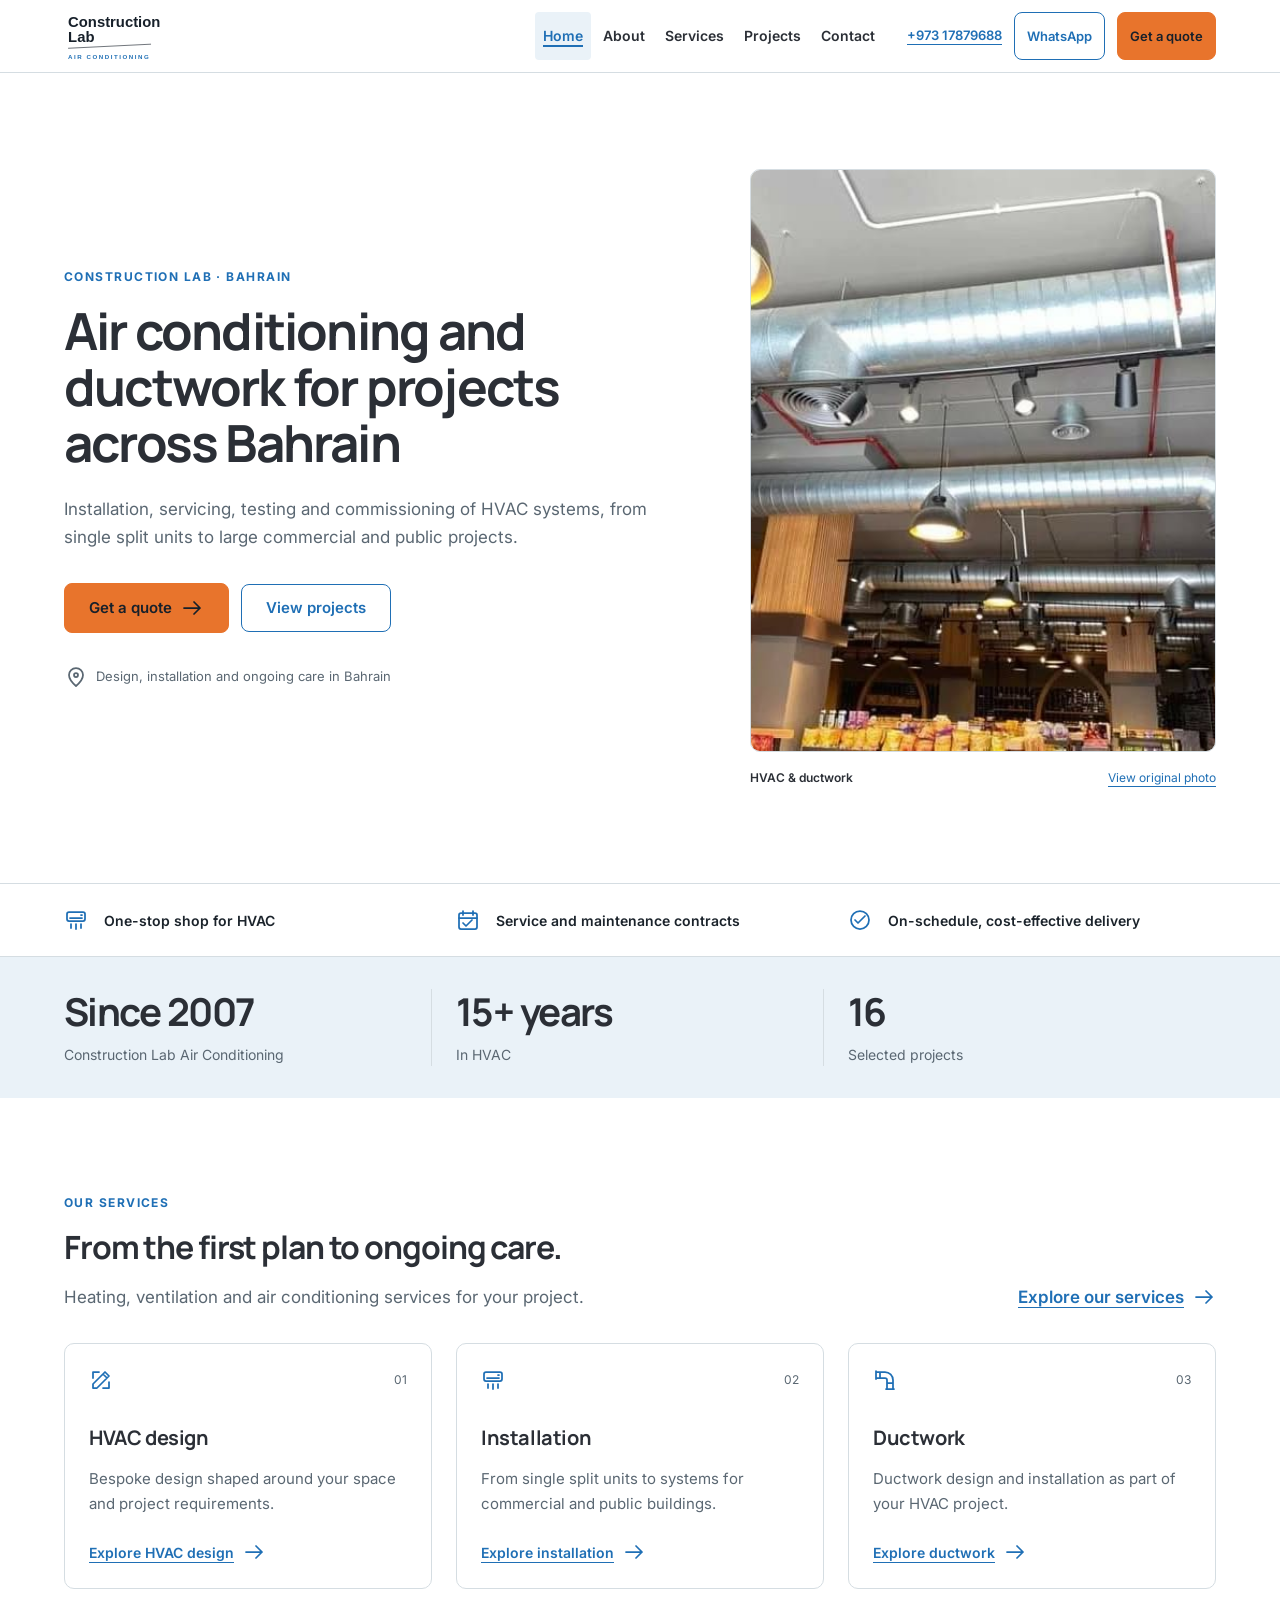
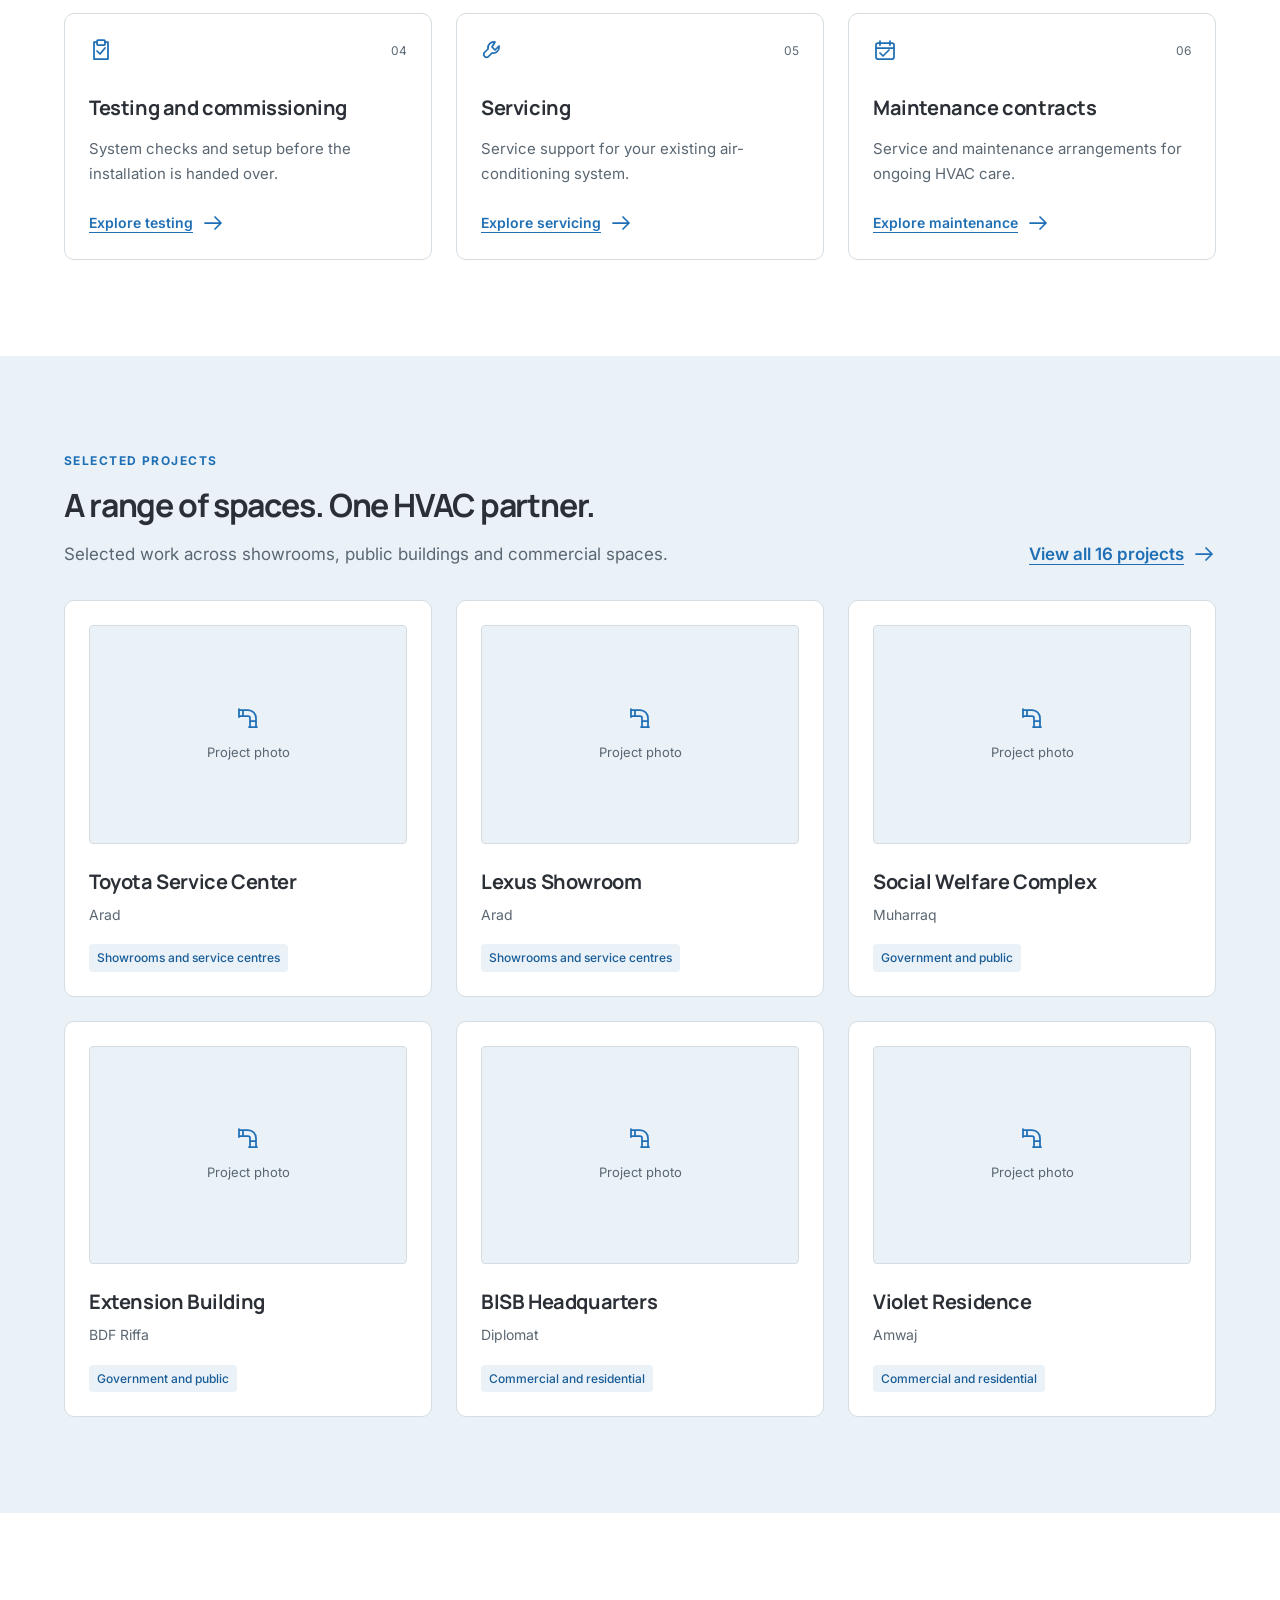
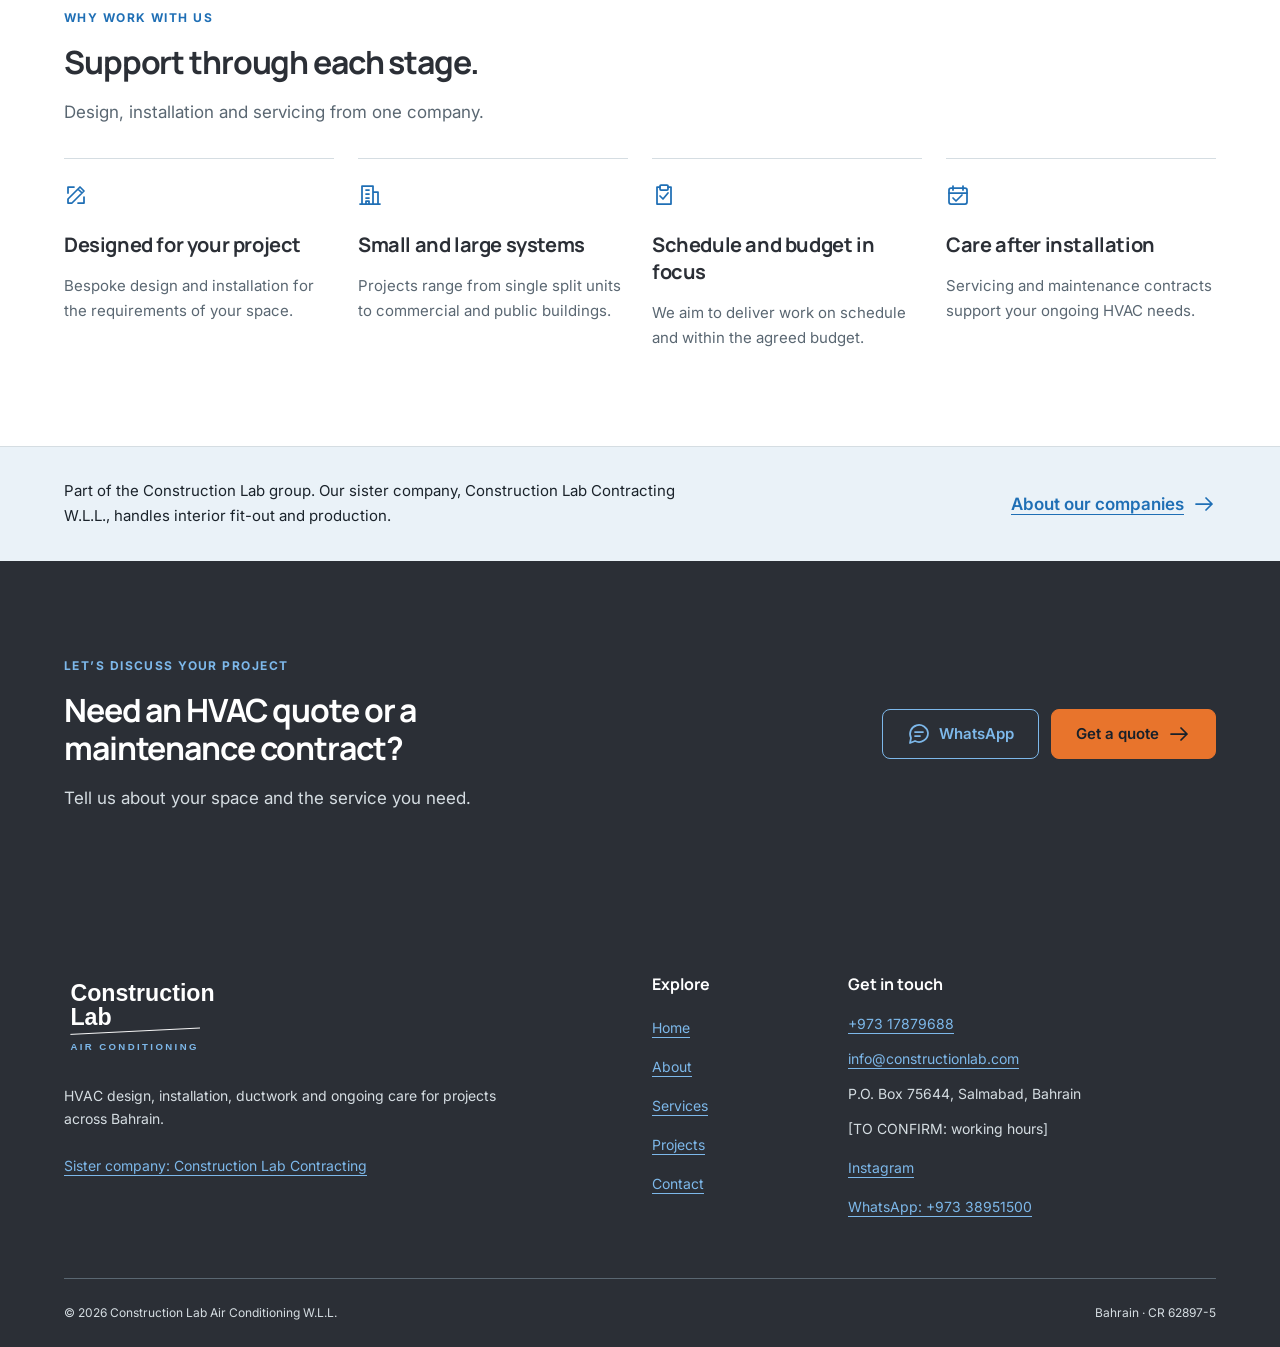
==== commit ff4d860a: "Update company contact details and enable WhatsApp enquiries" ====
--- a/index.html
+++ b/index.html
@@ -19,7 +19,7 @@
   <link rel="stylesheet" href="css/styles.css">
   <script src="js/config.js" defer></script>
   <script src="js/main.js" defer></script>
-  <script id="business-schema" type="application/ld+json">{"@context":"https://schema.org","@type":"HVACBusiness","name":"Construction Lab Air Conditioning W.L.L.","description":"HVAC design, installation, ductwork, testing and commissioning, servicing and maintenance contracts in Bahrain.","email":"sales@constructionlab.com","areaServed":{"@type":"Country","name":"Bahrain"},"identifier":"CR 62897-5"}</script>
+  <script id="business-schema" type="application/ld+json">{"@context":"https://schema.org","@type":"HVACBusiness","name":"Construction Lab Air Conditioning W.L.L.","description":"HVAC design, installation, ductwork, testing and commissioning, servicing and maintenance contracts in Bahrain.","email":"info@constructionlab.com","areaServed":{"@type":"Country","name":"Bahrain"},"identifier":"CR 62897-5"}</script>
 </head>
 <body data-page="home">
   <!-- SHARED HEADER START: the same markup is in partials/header.html. -->
@@ -57,8 +57,8 @@
           <li><a href="contact.html">Contact</a></li>
         </ul>
         <div class="header-actions">
-          <a class="header-phone" href="contact.html#contact-details" data-contact="phone" aria-label="Call: phone number to be confirmed. View contact options."><span data-config="PHONE">[TO CONFIRM: phone]</span></a>
-          <a class="button button--outline" href="contact.html#contact-details" data-contact="whatsapp" aria-label="WhatsApp number to be confirmed. View contact options.">WhatsApp</a>
+          <a class="header-phone" href="tel:+97317879688" data-contact="phone" aria-label="Call +973 17879688"><span data-config="PHONE">+973 17879688</span></a>
+          <a class="button button--outline" href="https://wa.me/97338951500" data-contact="whatsapp" aria-label="Chat on WhatsApp">WhatsApp</a>
           <a class="button button--quote" href="contact.html#quote-form" data-track="quote">Get a quote</a>
         </div>
       </nav>
@@ -158,7 +158,7 @@
     <section class="section cta-band dark" aria-labelledby="cta-title">
       <div class="container">
         <div><p class="eyebrow">Let’s discuss your project</p><h2 id="cta-title">Need an HVAC quote or a maintenance contract?</h2><p>Tell us about your space and the service you need.</p></div>
-        <div class="actions"><a class="button button--outline" href="contact.html#contact-details" data-contact="whatsapp" aria-label="WhatsApp number to be confirmed. View contact options."><svg class="icon" aria-hidden="true"><use href="#i-chat"/></svg>WhatsApp</a><a class="button button--quote" href="contact.html#quote-form" data-track="quote">Get a quote <svg class="icon" aria-hidden="true"><use href="#i-arrow"/></svg></a></div>
+        <div class="actions"><a class="button button--outline" href="https://wa.me/97338951500" data-contact="whatsapp" aria-label="Chat on WhatsApp"><svg class="icon" aria-hidden="true"><use href="#i-chat"/></svg>WhatsApp</a><a class="button button--quote" href="contact.html#quote-form" data-track="quote">Get a quote <svg class="icon" aria-hidden="true"><use href="#i-arrow"/></svg></a></div>
       </div>
     </section>
   </main>
@@ -178,17 +178,17 @@
         </div>
         <div class="footer-contact">
           <h2>Get in touch</h2>
-          <address><p><a href="contact.html#contact-details" data-contact="phone" aria-label="Call: phone number to be confirmed. View contact options."><span data-config="PHONE">[TO CONFIRM: phone]</span></a></p><p><a href="mailto:sales@constructionlab.com" data-email><span data-config="EMAIL">sales@constructionlab.com</span></a></p><p data-config="ADDRESS">[TO CONFIRM: address]</p></address>
+          <address><p><a href="tel:+97317879688" data-contact="phone" aria-label="Call +973 17879688"><span data-config="PHONE">+973 17879688</span></a></p><p><a href="mailto:info@constructionlab.com" data-email><span data-config="EMAIL">info@constructionlab.com</span></a></p><p data-config="ADDRESS">P.O. Box 75644, Salmabad, Bahrain</p></address>
           <p data-config="WORKING_HOURS">[TO CONFIRM: working hours]</p>
-          <ul class="footer-links"><li><a href="https://www.instagram.com/cl_airconditioning/" data-config-link="INSTAGRAM_URL">Instagram</a></li><li><a href="contact.html#contact-details" data-contact="whatsapp" aria-label="WhatsApp number to be confirmed. View contact options.">WhatsApp: <span data-config="WHATSAPP">[TO CONFIRM: WhatsApp number]</span></a></li></ul>
+          <ul class="footer-links"><li><a href="https://www.instagram.com/cl_airconditioning/" data-config-link="INSTAGRAM_URL">Instagram</a></li><li><a href="https://wa.me/97338951500" data-contact="whatsapp" aria-label="Chat on WhatsApp">WhatsApp: <span data-config="WHATSAPP">+973 38951500</span></a></li></ul>
         </div>
       </div>
       <div class="footer-bottom"><p>© <span data-year>2026</span> <span data-config="COMPANY_NAME">Construction Lab Air Conditioning W.L.L.</span></p><p>Bahrain · CR 62897-5</p></div>
     </div>
   </footer>
   <nav class="mobile-actions" aria-label="Quick contact">
-    <a class="button button--outline" href="contact.html#contact-details" data-contact="phone" aria-label="Call: phone number to be confirmed. View contact options."><svg class="icon" aria-hidden="true"><use href="#i-phone"/></svg>Call</a>
-    <a class="button button--outline" href="contact.html#contact-details" data-contact="whatsapp" aria-label="WhatsApp number to be confirmed. View contact options."><svg class="icon" aria-hidden="true"><use href="#i-chat"/></svg>WhatsApp</a>
+    <a class="button button--outline" href="tel:+97317879688" data-contact="phone" aria-label="Call +973 17879688"><svg class="icon" aria-hidden="true"><use href="#i-phone"/></svg>Call</a>
+    <a class="button button--outline" href="https://wa.me/97338951500" data-contact="whatsapp" aria-label="Chat on WhatsApp"><svg class="icon" aria-hidden="true"><use href="#i-chat"/></svg>WhatsApp</a>
     <a class="button button--quote" href="contact.html#quote-form" data-track="quote">Get a quote</a>
   </nav>
   <!-- SHARED FOOTER END -->
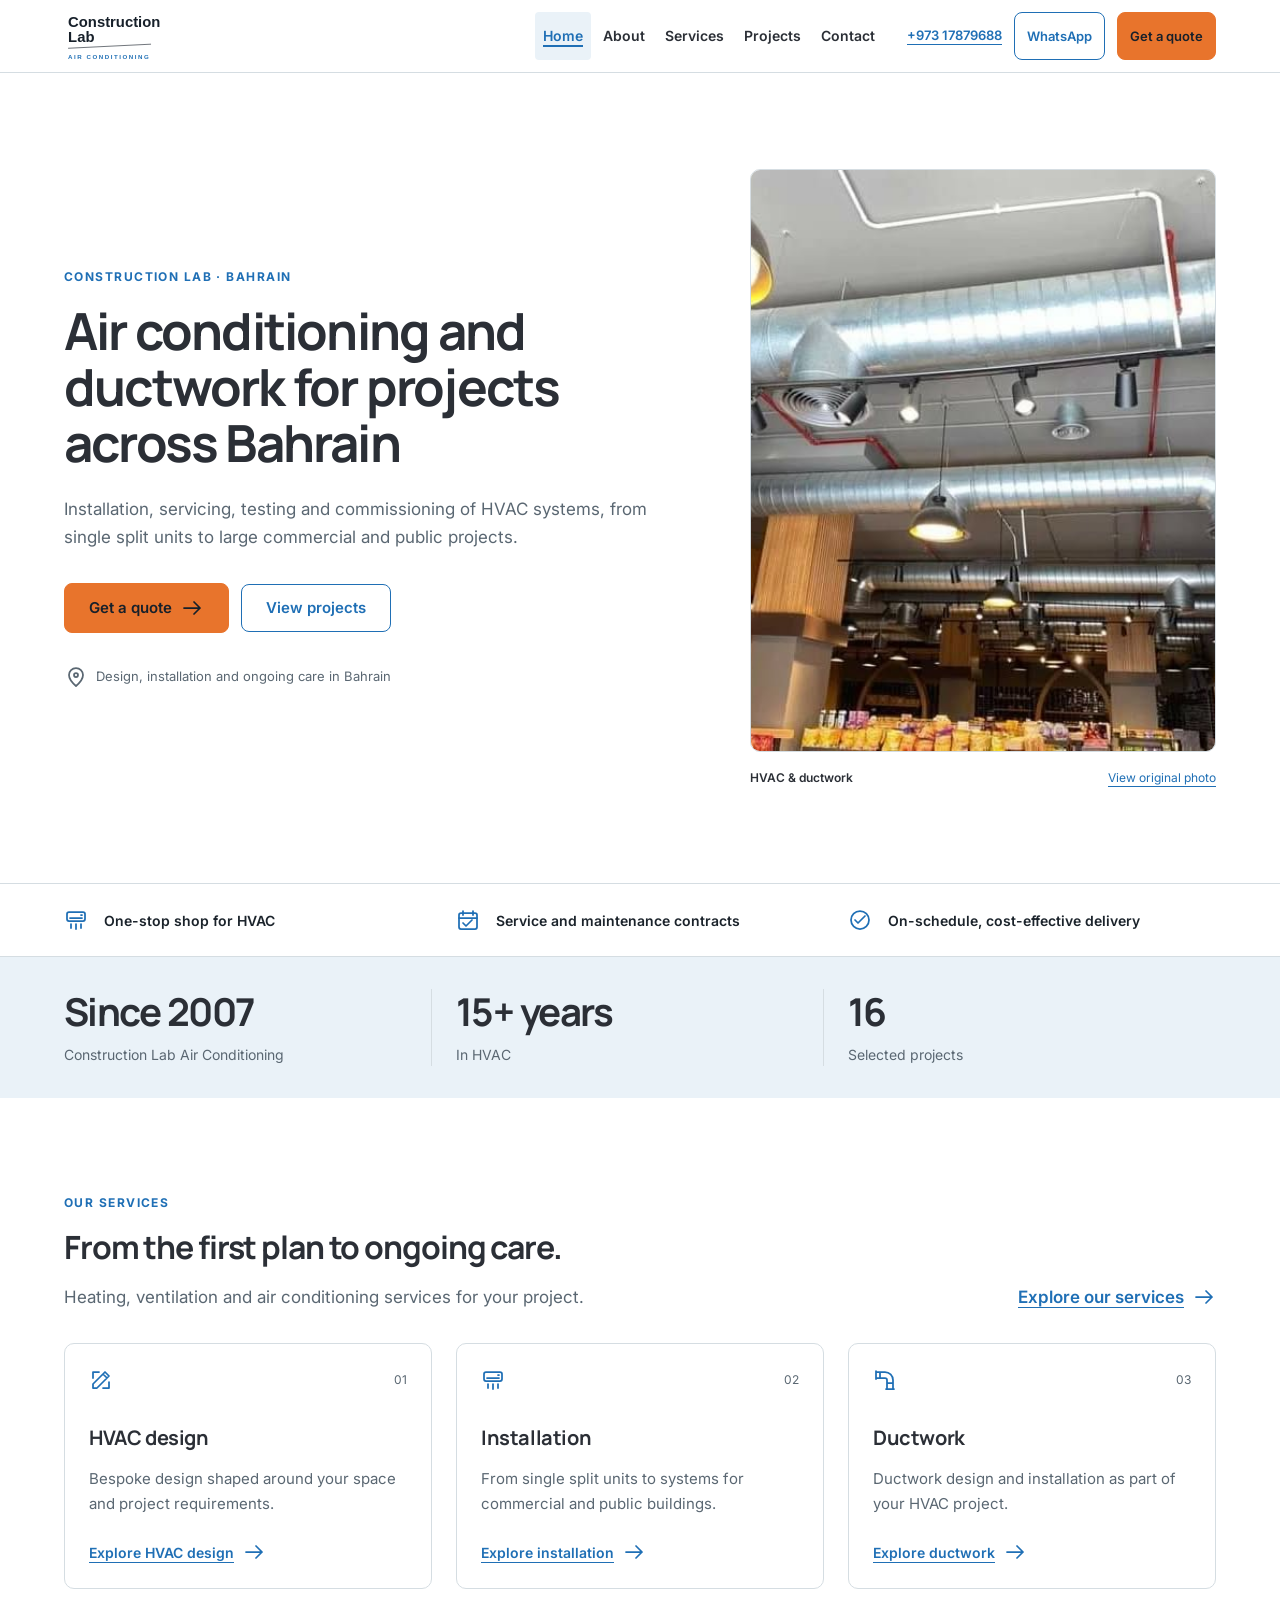
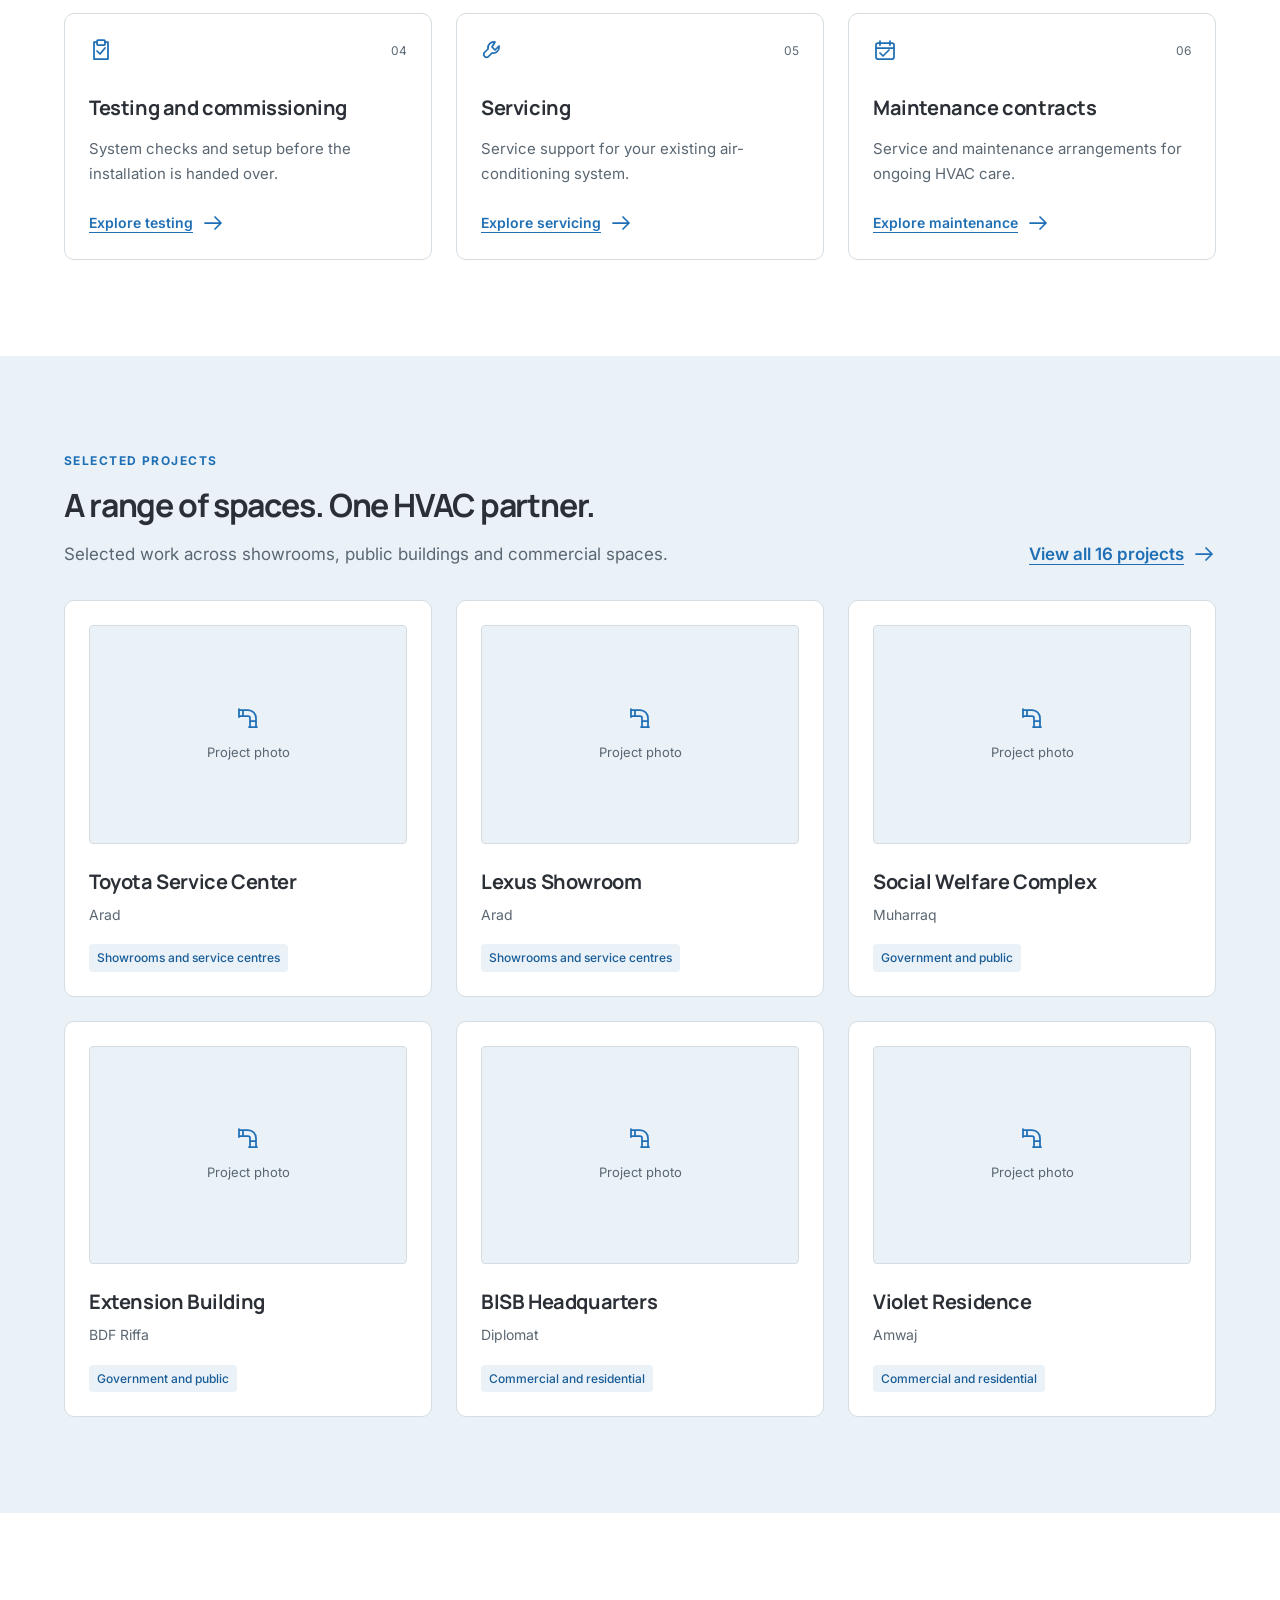
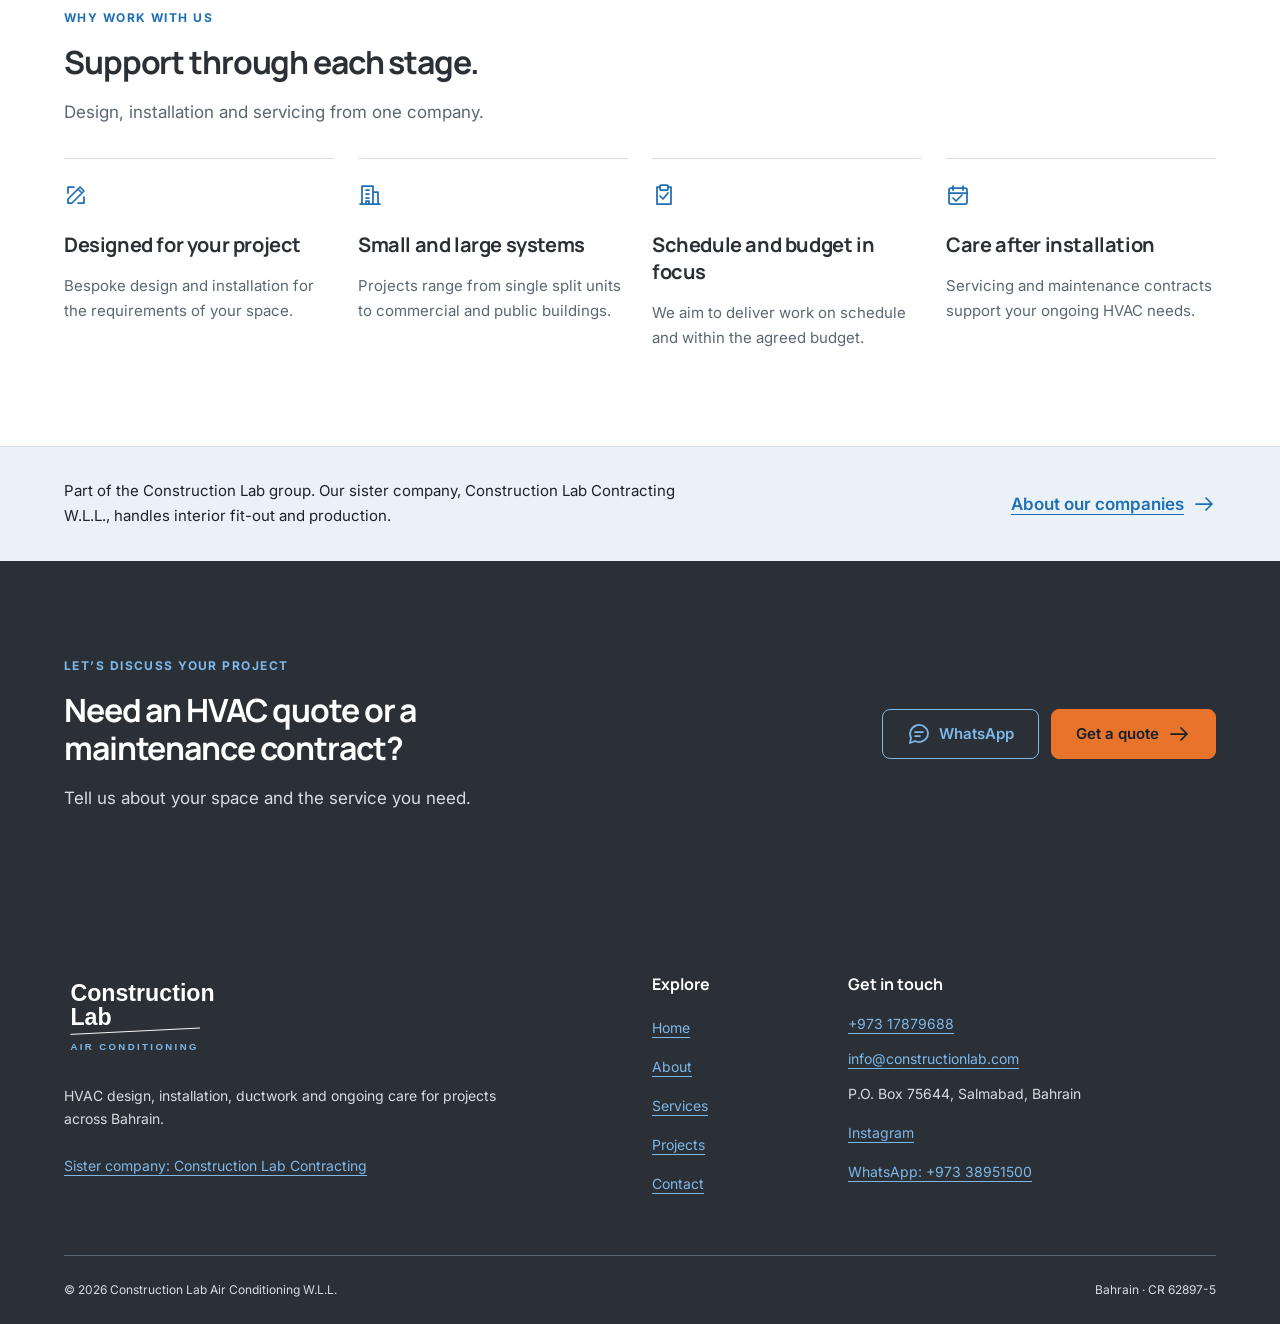
==== commit 7bed3f56: "Remove working hours from all website pages and configuration" ====
--- a/index.html
+++ b/index.html
@@ -179,7 +179,6 @@
         <div class="footer-contact">
           <h2>Get in touch</h2>
           <address><p><a href="tel:+97317879688" data-contact="phone" aria-label="Call +973 17879688"><span data-config="PHONE">+973 17879688</span></a></p><p><a href="mailto:info@constructionlab.com" data-email><span data-config="EMAIL">info@constructionlab.com</span></a></p><p data-config="ADDRESS">P.O. Box 75644, Salmabad, Bahrain</p></address>
-          <p data-config="WORKING_HOURS">[TO CONFIRM: working hours]</p>
           <ul class="footer-links"><li><a href="https://www.instagram.com/cl_airconditioning/" data-config-link="INSTAGRAM_URL">Instagram</a></li><li><a href="https://wa.me/97338951500" data-contact="whatsapp" aria-label="Chat on WhatsApp">WhatsApp: <span data-config="WHATSAPP">+973 38951500</span></a></li></ul>
         </div>
       </div>
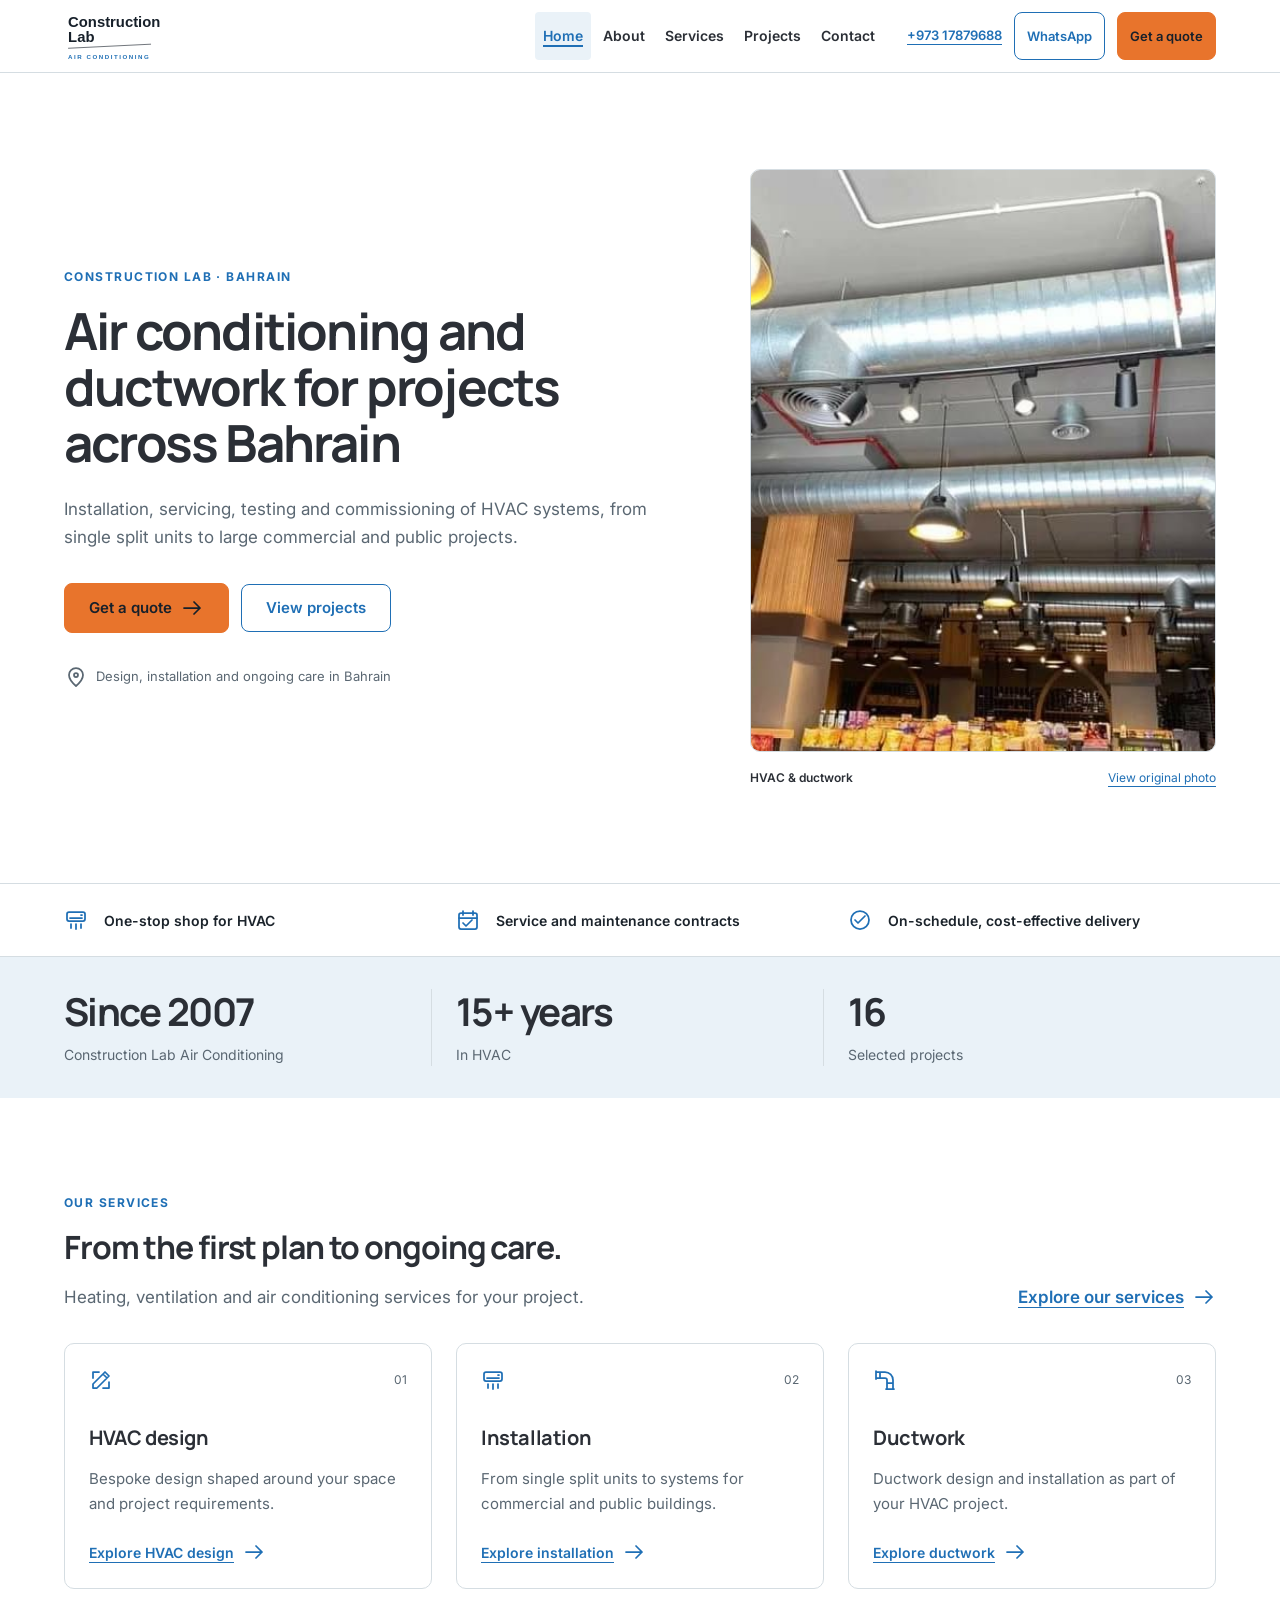
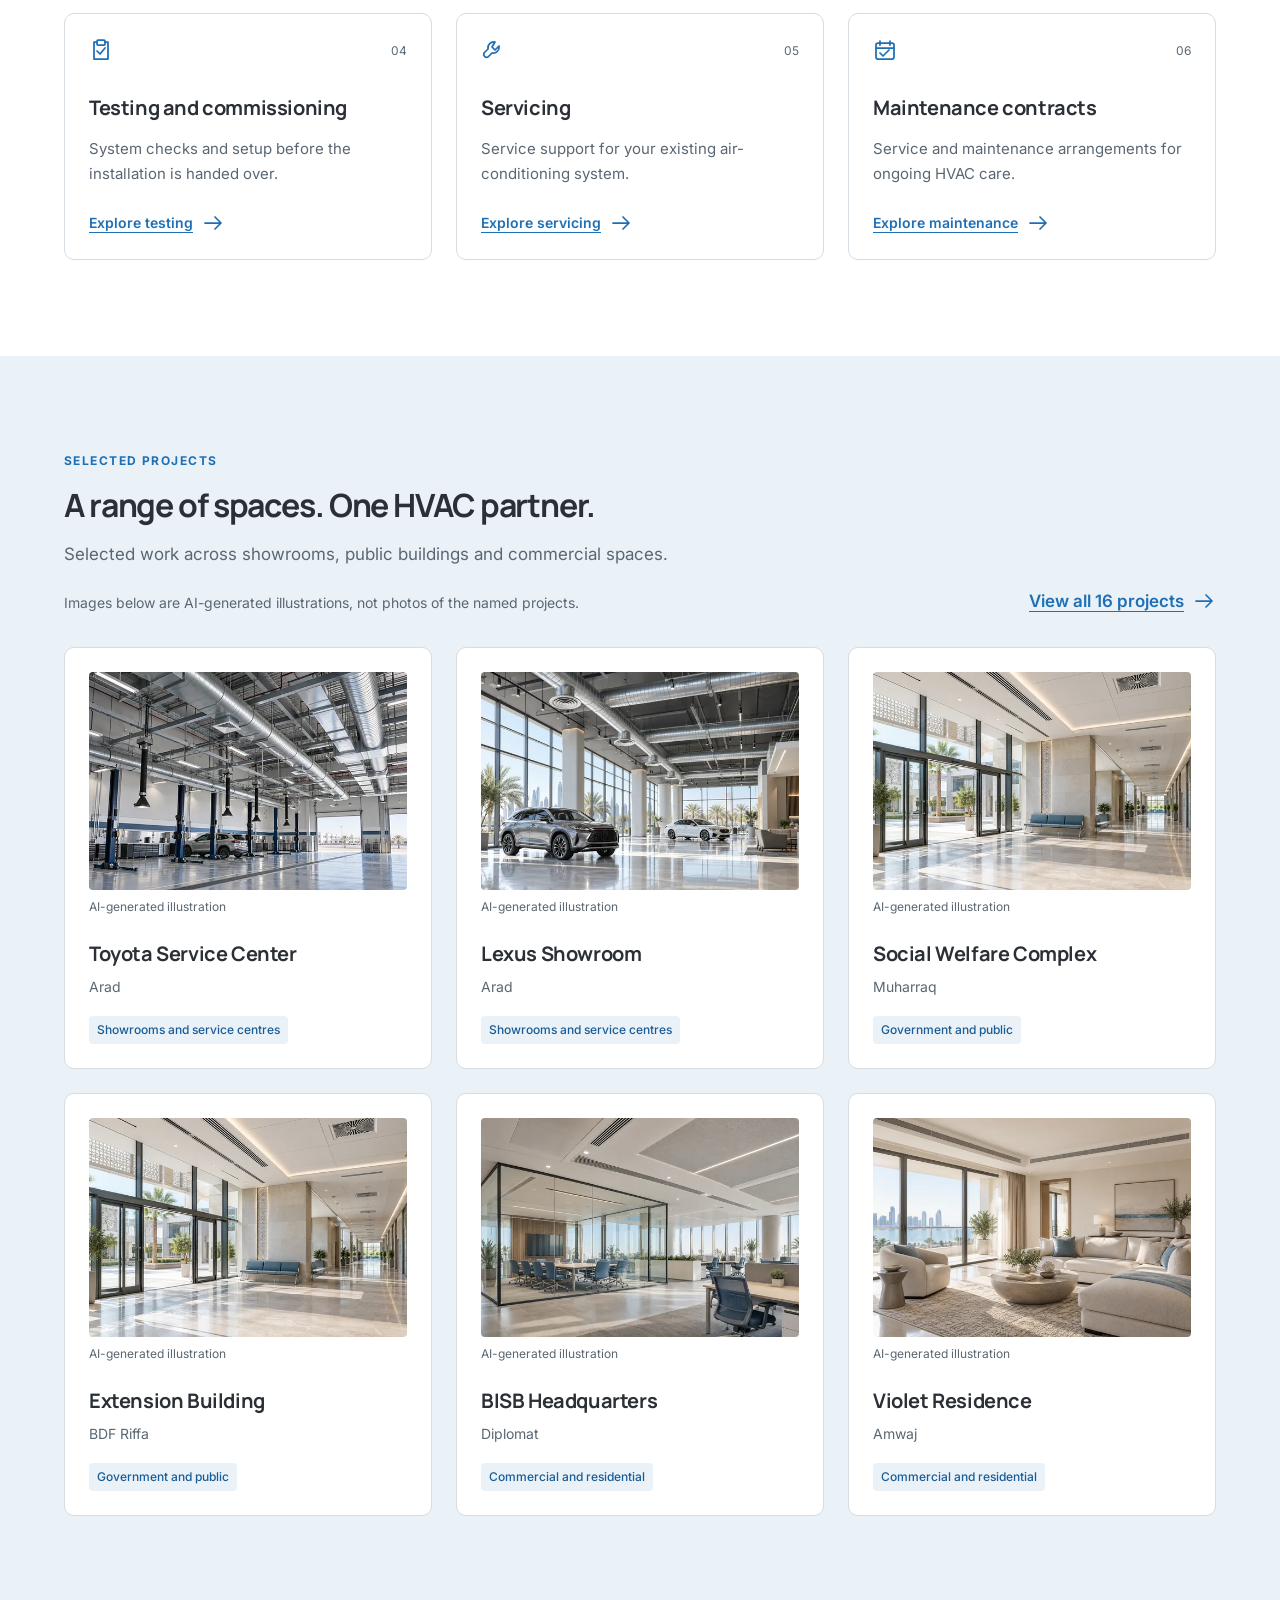
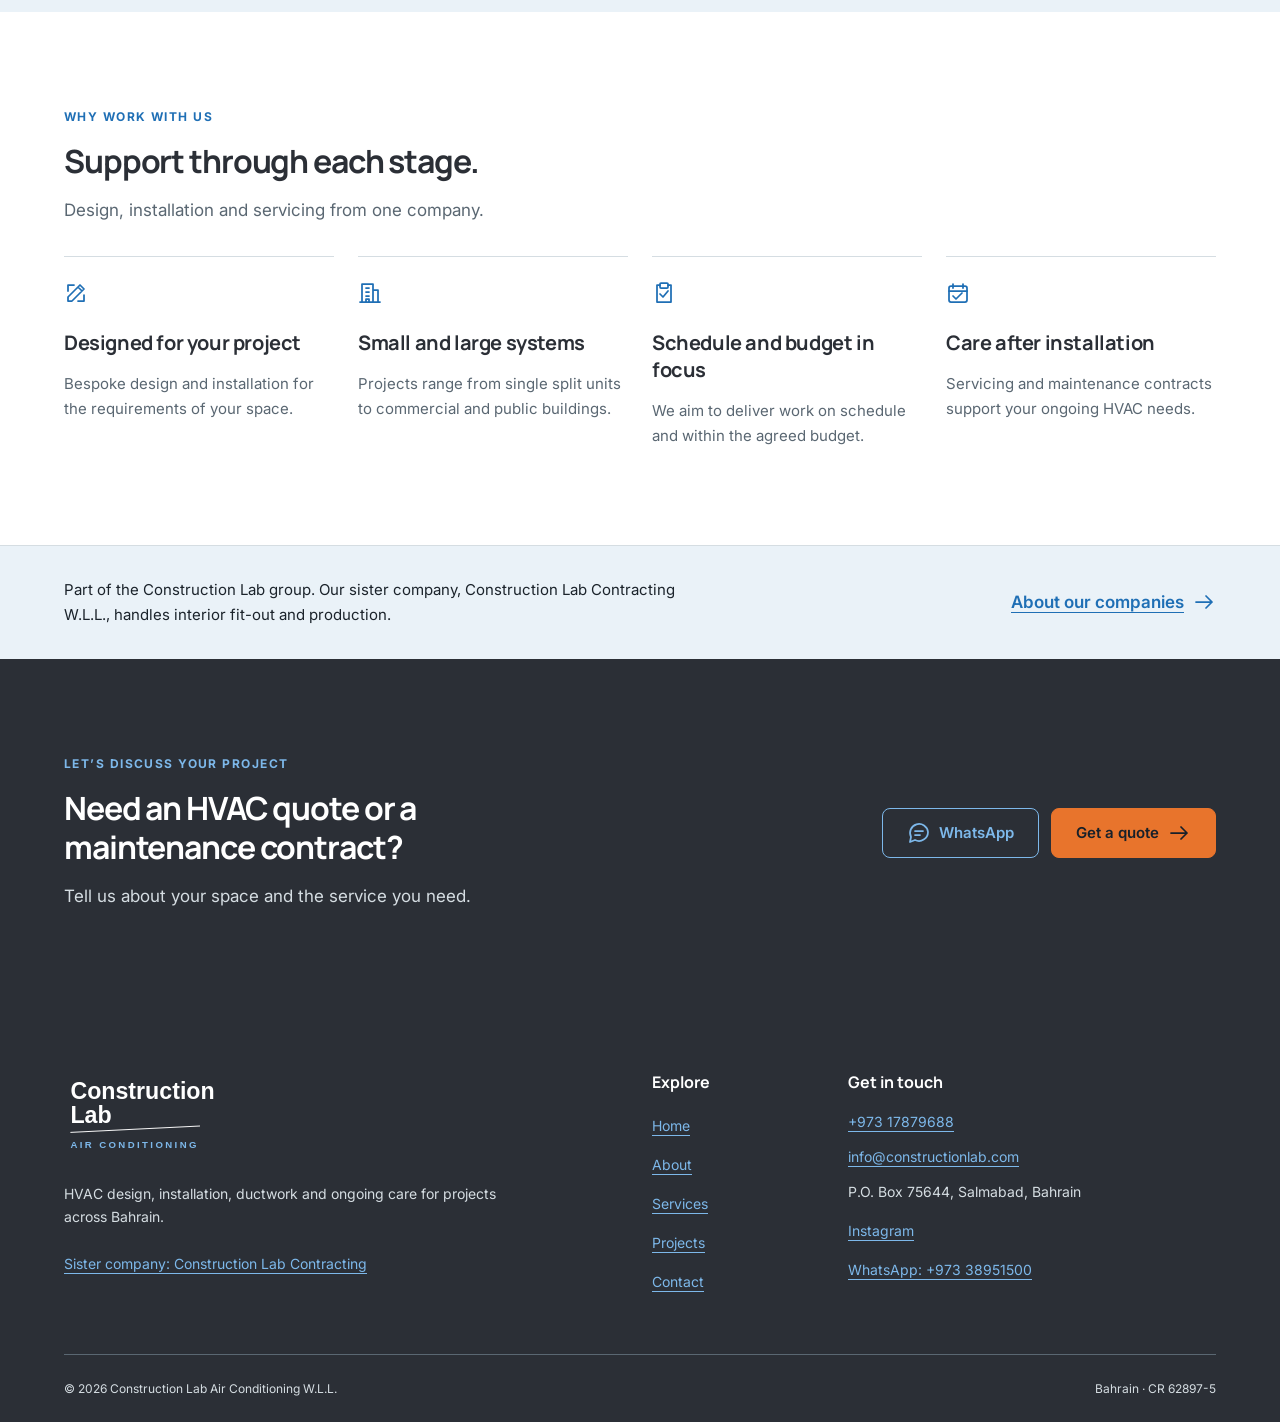
==== commit b0b55507: "Fill image placeholders with labeled generated HVAC illustrations" ====
--- a/index.html
+++ b/index.html
@@ -122,16 +122,16 @@
     <section class="section ice" aria-labelledby="projects-title">
       <div class="container">
         <div class="heading-row">
-          <div class="section-heading"><p class="eyebrow">Selected projects</p><h2 id="projects-title">A range of spaces. One HVAC partner.</h2><p>Selected work across showrooms, public buildings and commercial spaces.</p></div>
+          <div class="section-heading"><p class="eyebrow">Selected projects</p><h2 id="projects-title">A range of spaces. One HVAC partner.</h2><p>Selected work across showrooms, public buildings and commercial spaces.</p><p class="illustration-note">Images below are AI-generated illustrations, not photos of the named projects.</p></div>
           <a class="text-link" href="projects.html">View all 16 projects <svg class="icon" aria-hidden="true"><use href="#i-arrow"/></svg></a>
         </div>
         <div class="grid cards-grid">
-          <article class="card project-card"><div class="photo-placeholder" role="img" aria-label="Project photo placeholder: Toyota Service Center, Arad" data-image-file="assets/images/project-toyota-service-arad.jpg"><svg class="icon" aria-hidden="true"><use href="#i-duct"/></svg><span aria-hidden="true">Project photo</span></div><h3>Toyota Service Center</h3><p>Arad</p><span class="tag">Showrooms and service centres</span></article>
-          <article class="card project-card"><div class="photo-placeholder" role="img" aria-label="Project photo placeholder: Lexus Showroom, Arad" data-image-file="assets/images/project-lexus-showroom-arad.jpg"><svg class="icon" aria-hidden="true"><use href="#i-duct"/></svg><span aria-hidden="true">Project photo</span></div><h3>Lexus Showroom</h3><p>Arad</p><span class="tag">Showrooms and service centres</span></article>
-          <article class="card project-card"><div class="photo-placeholder" role="img" aria-label="Project photo placeholder: Social Welfare Complex, Muharraq" data-image-file="assets/images/project-social-welfare-muharraq.jpg"><svg class="icon" aria-hidden="true"><use href="#i-duct"/></svg><span aria-hidden="true">Project photo</span></div><h3>Social Welfare Complex</h3><p>Muharraq</p><span class="tag">Government and public</span></article>
-          <article class="card project-card"><div class="photo-placeholder" role="img" aria-label="Project photo placeholder: Extension Building, BDF Riffa" data-image-file="assets/images/project-bdf-extension-riffa.jpg"><svg class="icon" aria-hidden="true"><use href="#i-duct"/></svg><span aria-hidden="true">Project photo</span></div><h3>Extension Building</h3><p>BDF Riffa</p><span class="tag">Government and public</span></article>
-          <article class="card project-card"><div class="photo-placeholder" role="img" aria-label="Project photo placeholder: BISB Headquarters, Diplomat" data-image-file="assets/images/project-bisb-headquarters-diplomat.jpg"><svg class="icon" aria-hidden="true"><use href="#i-duct"/></svg><span aria-hidden="true">Project photo</span></div><h3>BISB Headquarters</h3><p>Diplomat</p><span class="tag">Commercial and residential</span></article>
-          <article class="card project-card"><div class="photo-placeholder" role="img" aria-label="Project photo placeholder: Violet Residence, Amwaj" data-image-file="assets/images/project-violet-residence-amwaj.jpg"><svg class="icon" aria-hidden="true"><use href="#i-duct"/></svg><span aria-hidden="true">Project photo</span></div><h3>Violet Residence</h3><p>Amwaj</p><span class="tag">Commercial and residential</span></article>
+          <article class="card project-card"><figure class="project-media" data-project-photo-file="assets/images/project-toyota-service-arad.jpg"><img class="generated-photo" src="assets/images/illustration-service-centre.webp" srcset="assets/images/illustration-service-centre-600.webp 600w, assets/images/illustration-service-centre.webp 1200w" sizes="(min-width: 900px) 350px, (min-width: 640px) 50vw, 100vw" width="1200" height="800" alt="AI-generated illustration: Generic vehicle workshop with exposed ventilation ducts. Not the named project." loading="lazy" decoding="async"><figcaption class="illustration-caption">AI-generated illustration</figcaption></figure><h3>Toyota Service Center</h3><p>Arad</p><span class="tag">Showrooms and service centres</span></article>
+          <article class="card project-card"><figure class="project-media" data-project-photo-file="assets/images/project-lexus-showroom-arad.jpg"><img class="generated-photo" src="assets/images/illustration-showroom.webp" srcset="assets/images/illustration-showroom-600.webp 600w, assets/images/illustration-showroom.webp 1200w" sizes="(min-width: 900px) 350px, (min-width: 640px) 50vw, 100vw" width="1200" height="800" alt="AI-generated illustration: Generic automotive showroom with exposed ceiling ventilation ducts. Not the named project." loading="lazy" decoding="async"><figcaption class="illustration-caption">AI-generated illustration</figcaption></figure><h3>Lexus Showroom</h3><p>Arad</p><span class="tag">Showrooms and service centres</span></article>
+          <article class="card project-card"><figure class="project-media" data-project-photo-file="assets/images/project-social-welfare-muharraq.jpg"><img class="generated-photo" src="assets/images/illustration-public-building.webp" srcset="assets/images/illustration-public-building-600.webp 600w, assets/images/illustration-public-building.webp 1200w" sizes="(min-width: 900px) 350px, (min-width: 640px) 50vw, 100vw" width="1200" height="800" alt="AI-generated illustration: Generic public-building hall with ceiling air distribution. Not the named project." loading="lazy" decoding="async"><figcaption class="illustration-caption">AI-generated illustration</figcaption></figure><h3>Social Welfare Complex</h3><p>Muharraq</p><span class="tag">Government and public</span></article>
+          <article class="card project-card"><figure class="project-media" data-project-photo-file="assets/images/project-bdf-extension-riffa.jpg"><img class="generated-photo" src="assets/images/illustration-public-building.webp" srcset="assets/images/illustration-public-building-600.webp 600w, assets/images/illustration-public-building.webp 1200w" sizes="(min-width: 900px) 350px, (min-width: 640px) 50vw, 100vw" width="1200" height="800" alt="AI-generated illustration: Generic public-building hall with ceiling air distribution. Not the named project." loading="lazy" decoding="async"><figcaption class="illustration-caption">AI-generated illustration</figcaption></figure><h3>Extension Building</h3><p>BDF Riffa</p><span class="tag">Government and public</span></article>
+          <article class="card project-card"><figure class="project-media" data-project-photo-file="assets/images/project-bisb-headquarters-diplomat.jpg"><img class="generated-photo" src="assets/images/illustration-commercial.webp" srcset="assets/images/illustration-commercial-600.webp 600w, assets/images/illustration-commercial.webp 1200w" sizes="(min-width: 900px) 350px, (min-width: 640px) 50vw, 100vw" width="1200" height="800" alt="AI-generated illustration: Generic office interior with integrated ceiling air-conditioning diffusers. Not the named project." loading="lazy" decoding="async"><figcaption class="illustration-caption">AI-generated illustration</figcaption></figure><h3>BISB Headquarters</h3><p>Diplomat</p><span class="tag">Commercial and residential</span></article>
+          <article class="card project-card"><figure class="project-media" data-project-photo-file="assets/images/project-violet-residence-amwaj.jpg"><img class="generated-photo" src="assets/images/illustration-residential.webp" srcset="assets/images/illustration-residential-600.webp 600w, assets/images/illustration-residential.webp 1200w" sizes="(min-width: 900px) 350px, (min-width: 640px) 50vw, 100vw" width="1200" height="800" alt="AI-generated illustration: Generic apartment interior with integrated air-conditioning grilles. Not the named project." loading="lazy" decoding="async"><figcaption class="illustration-caption">AI-generated illustration</figcaption></figure><h3>Violet Residence</h3><p>Amwaj</p><span class="tag">Commercial and residential</span></article>
         </div>
       </div>
     </section>
--- a/css/styles.css
+++ b/css/styles.css
@@ -294,3 +294,10 @@
   .dark, .site-footer { color: var(--text); background: var(--white); }
   .dark h2, .site-footer h2, .site-footer p, .site-footer address { color: var(--text); }
 }
+
+/* Generated illustrations: real Instagram photos remain unchanged. */
+.generated-photo { display: block; width: 100%; height: auto; aspect-ratio: 3 / 2; object-fit: cover; border-radius: var(--radius); }
+.project-media { margin: 0 0 var(--s6); }
+.project-media .generated-photo { aspect-ratio: 16 / 11; border-radius: 4px; }
+.illustration-caption { margin-top: 8px; color: var(--text-muted); font-size: .75rem; line-height: 1.5; }
+.section-heading .illustration-note, .illustration-note { color: var(--text-muted); font-size: .875rem; line-height: 1.6; }
